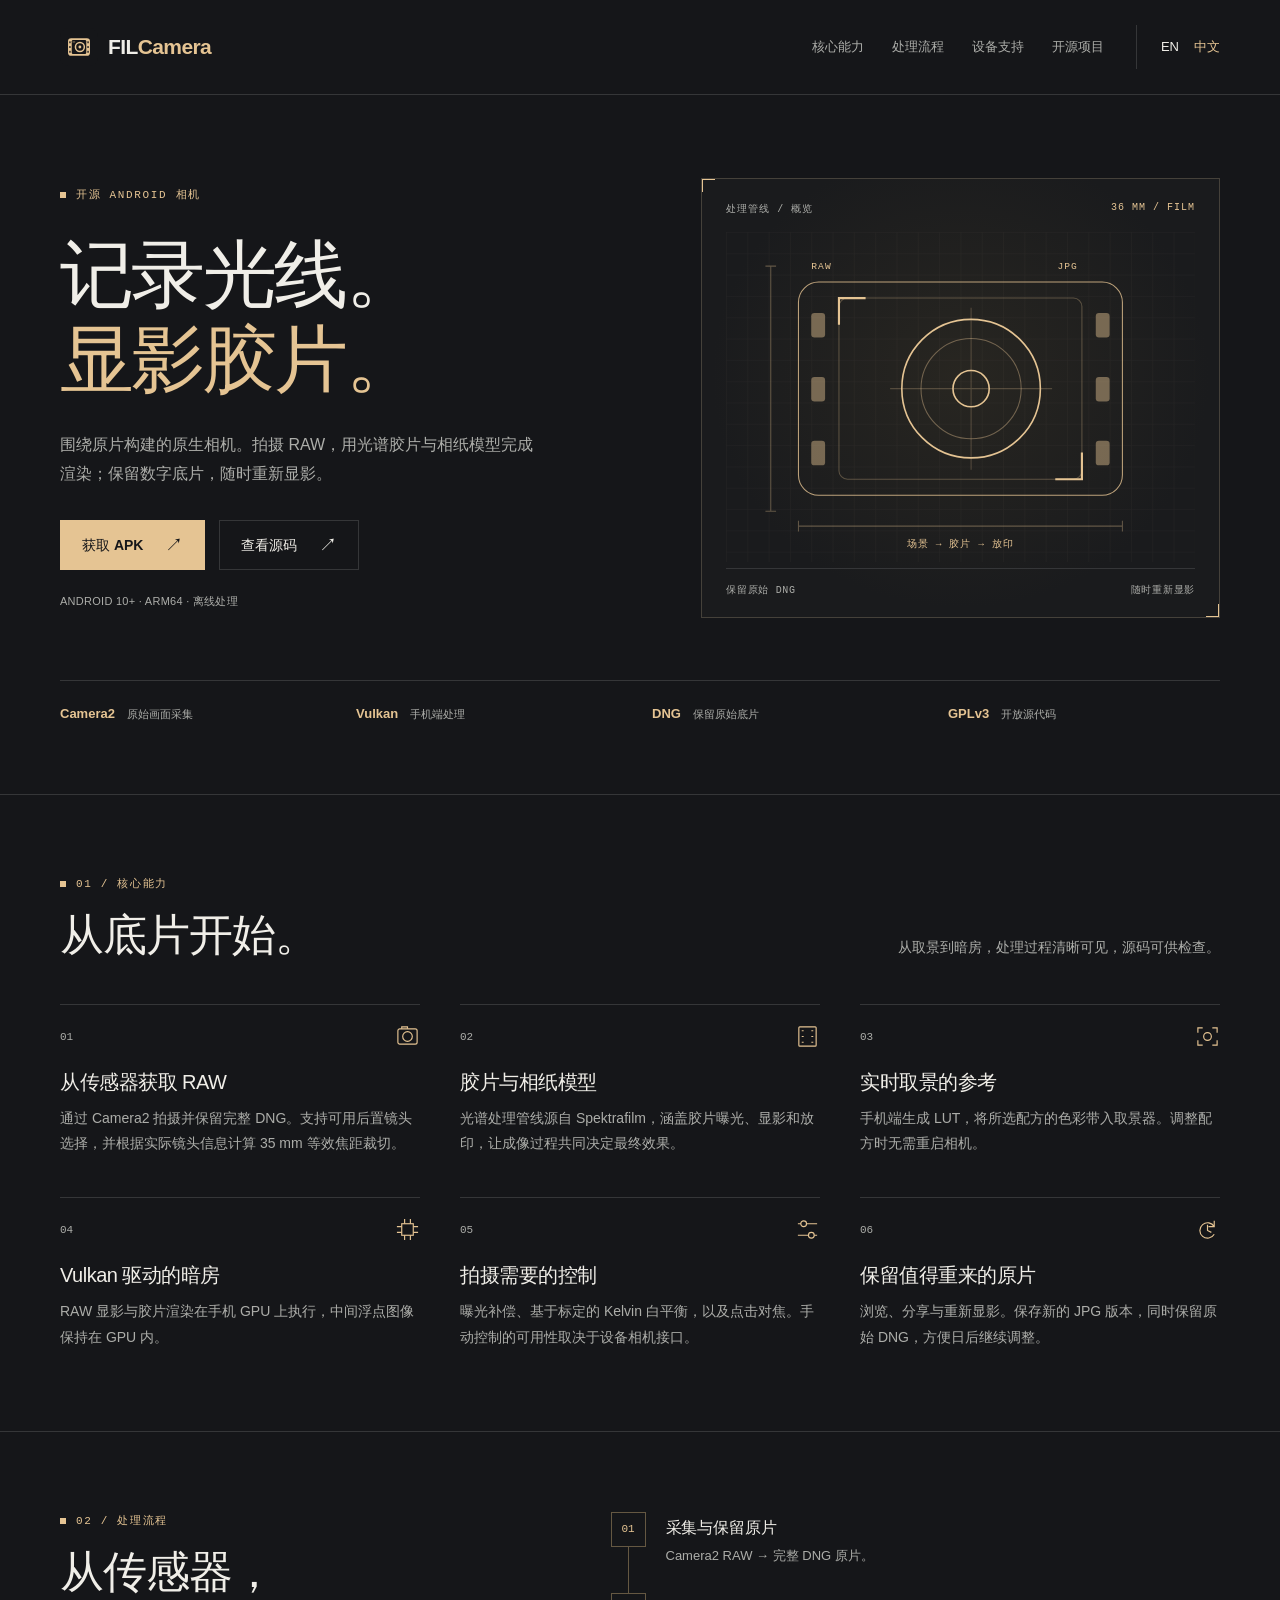
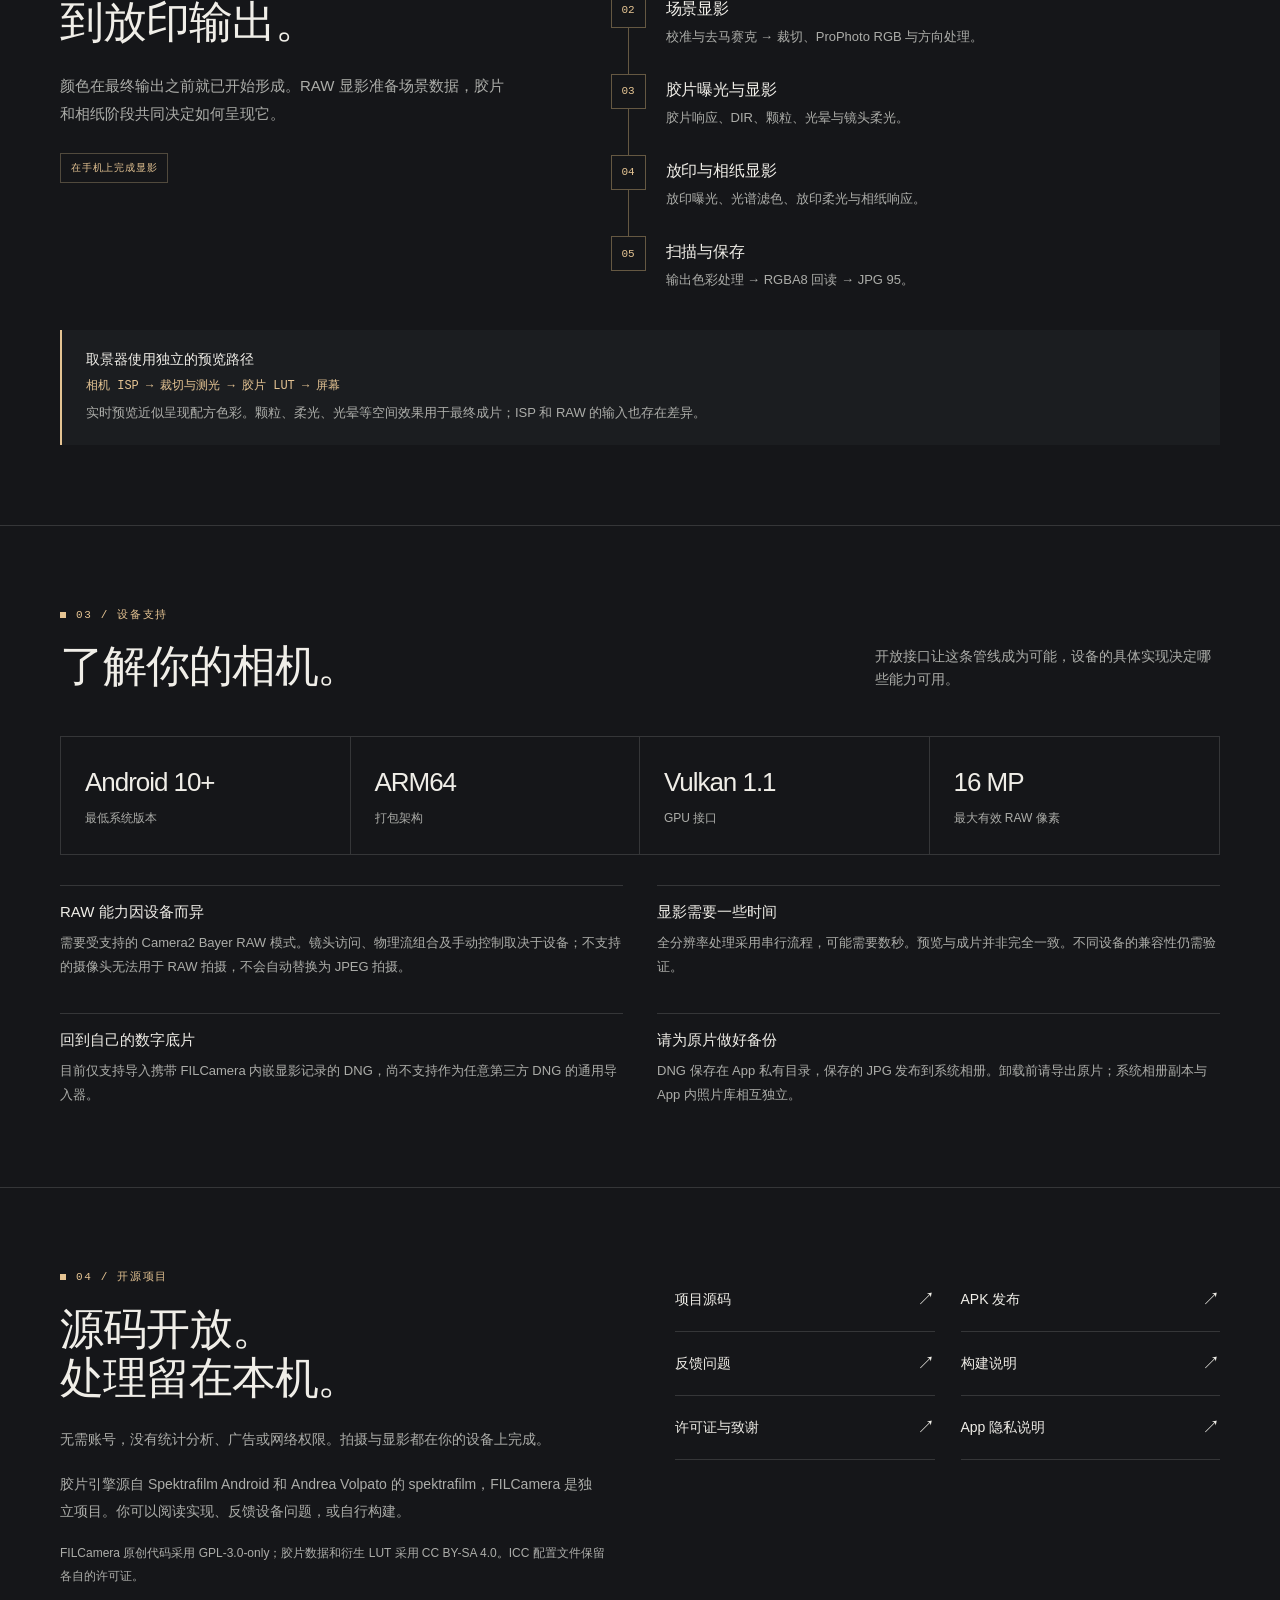
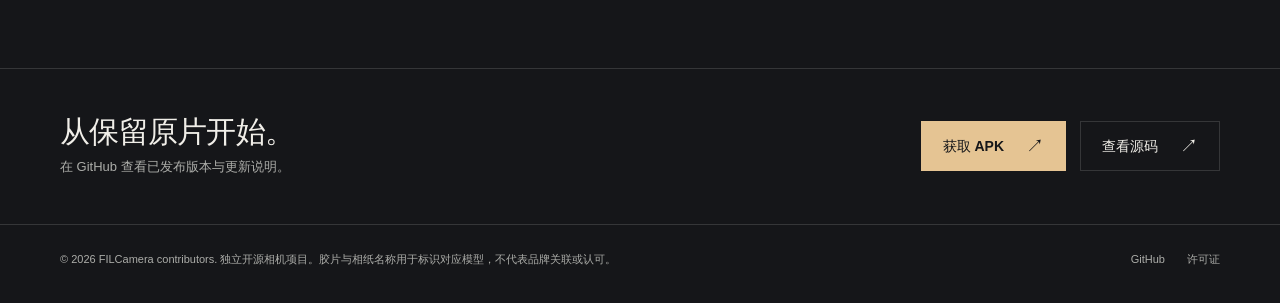
==== zh/index.html @ e4e44b3f "Add FILCamera project website for GitHub Pages" ====
<!doctype html>
<html lang="zh-CN">
<head>
<meta charset="utf-8"><meta name="viewport" content="width=device-width, initial-scale=1">
<title>FILCamera — 开源 Android RAW 胶片相机</title><meta name="description" content="原生 Android RAW 相机，使用手机端 Vulkan 胶片处理管线。保留 DNG 原片，实时预览胶片配方，随时回到暗房重新显影。">
<meta name="theme-color" content="#151619"><link rel="icon" href="../assets/icon.svg" type="image/svg+xml">
<link rel="canonical" href="https://c52e.github.io/filcamera/zh/"><link rel="alternate" hreflang="en" href="https://c52e.github.io/filcamera/"><link rel="alternate" hreflang="zh-CN" href="https://c52e.github.io/filcamera/zh/"><link rel="alternate" hreflang="x-default" href="https://c52e.github.io/filcamera/">
<meta property="og:type" content="website"><meta property="og:title" content="FILCamera — 开源 Android RAW 胶片相机"><meta property="og:description" content="原生 Android RAW 相机，使用手机端 Vulkan 胶片处理管线。保留 DNG 原片，实时预览胶片配方，随时回到暗房重新显影。"><meta property="og:url" content="https://c52e.github.io/filcamera/zh/">
<link rel="stylesheet" href="../assets/style.css"><script src="../assets/site.js" defer></script>
</head>
<body>
<a class="skip" href="#main">跳转到正文</a>
<header class="header"><div class="container header-inner"><a class="brand" href="../" aria-label="FILCamera"><img src="../assets/icon.svg" width="38" height="38" alt=""><span>FIL<span class="brand-mark">Camera</span></span></a><nav class="nav" aria-label="页面导航"><a href="#capabilities">核心能力</a><a href="#pipeline">处理流程</a><a href="#compatibility">设备支持</a><a href="#open-source">开源项目</a></nav><nav class="languages" aria-label="语言"><a href="../?lang=en" data-language="en" lang="en">EN</a><a href="./?lang=zh" data-language="zh" lang="zh-CN" aria-current="page">中文</a></nav></div></header>
<main id="main">
<section class="hero container" aria-labelledby="hero-title"><div class="hero-grid"><div class="hero-copy"><div class="eyebrow">开源 ANDROID 相机</div><h1 id="hero-title">记录光线。<br><span>显影胶片。</span></h1><p>围绕原片构建的原生相机。拍摄 RAW，用光谱胶片与相纸模型完成渲染；保留数字底片，随时重新显影。</p><div class="actions"><a class="button primary" href="https://github.com/c52e/filcamera/releases">获取 APK<span class="arrow" aria-hidden="true">↗</span></a><a class="button secondary" href="https://github.com/c52e/filcamera">查看源码<span class="arrow" aria-hidden="true">↗</span></a></div><span class="hero-note">ANDROID 10+ · ARM64 · 离线处理</span></div>
<div class="schematic"><div class="schematic-top"><span>处理管线 / 概览</span><span>36 MM / FILM</span></div>
<svg class="film-drawing" viewBox="0 0 440 310" role="img" aria-labelledby="diagram-title"><title id="diagram-title">RAW 采集、胶片渲染和 JPG 输出的流程示意</title>
<defs><pattern id="grid" width="20" height="20" patternUnits="userSpaceOnUse"><path d="M20 0H0V20" fill="none" stroke="#c6b89d" stroke-opacity=".055"/></pattern><linearGradient id="film-line" x1="0" x2="1"><stop stop-color="#e5c493" stop-opacity=".1"/><stop offset=".5" stop-color="#e5c493"/><stop offset="1" stop-color="#e5c493" stop-opacity=".1"/></linearGradient></defs>
<rect width="440" height="310" fill="url(#grid)"/>
<g fill="none" stroke="#e5c493"><rect x="68" y="47" width="304" height="200" rx="19" stroke-opacity=".8"/><rect x="106" y="62" width="228" height="170" rx="8" stroke-opacity=".3"/><circle cx="230" cy="147" r="65" stroke-width="1.5"/><circle cx="230" cy="147" r="47" stroke-opacity=".4"/><circle cx="230" cy="147" r="17" stroke-width="1.5"/><path d="M154 147h152m-76-76v152" stroke-opacity=".25"/><path d="M106 87V62h25m178 170h25v-25" stroke-width="2"/><path d="M42 32v230m-5-230h10m-10 230h10" stroke-opacity=".35"/><path d="M68 276h304m-304-5v10m304-10v10" stroke-opacity=".35"/></g>
<g fill="#e5c493" fill-opacity=".45"><rect x="80" y="76" width="13" height="23" rx="3"/><rect x="80" y="136" width="13" height="23" rx="3"/><rect x="80" y="196" width="13" height="23" rx="3"/><rect x="347" y="76" width="13" height="23" rx="3"/><rect x="347" y="136" width="13" height="23" rx="3"/><rect x="347" y="196" width="13" height="23" rx="3"/></g>
<path d="M8 147h60m304 0h60" stroke="url(#film-line)" fill="none"/><g fill="#e5c493" font-family="Consolas,monospace" font-size="9" letter-spacing="1"><text x="80" y="35">RAW</text><text x="311" y="35">JPG</text><text x="220" y="296" text-anchor="middle">场景 → 胶片 → 放印</text></g></svg>
<div class="schematic-bottom"><span>保留原始 DNG</span><span>随时重新显影</span></div></div></div>
<div class="hero-meta"><div><strong>Camera2</strong><span>原始画面采集</span></div><div><strong>Vulkan</strong><span>手机端处理</span></div><div><strong>DNG</strong><span>保留原始底片</span></div><div><strong>GPLv3</strong><span>开放源代码</span></div></div></section>
<section class="section" id="capabilities"><div class="container"><div class="section-heading"><div><div class="eyebrow">01 / 核心能力</div><h2>从底片开始。</h2></div><p>从取景到暗房，处理过程清晰可见，源码可供检查。</p></div><div class="features"><article class="feature"><div class="feature-top"><span class="feature-number">01</span><svg class="glyph" viewBox="0 0 26 26" fill="none" stroke="currentColor" stroke-width="1.2" aria-hidden="true"><rect x="3" y="5" width="20" height="16" rx="2"/><circle cx="13" cy="13" r="5"/><path d="M7 5V3h6v2"/></svg></div><h3>从传感器获取 RAW</h3><p>通过 Camera2 拍摄并保留完整 DNG。支持可用后置镜头选择，并根据实际镜头信息计算 35 mm 等效焦距裁切。</p></article><article class="feature"><div class="feature-top"><span class="feature-number">02</span><svg class="glyph" viewBox="0 0 26 26" fill="none" stroke="currentColor" stroke-width="1.2" aria-hidden="true"><rect x="4" y="3" width="18" height="20" rx="1"/><path d="M7 7h2m-2 6h2m-2 6h2m8-12h2m-2 6h2m-2 6h2"/></svg></div><h3>胶片与相纸模型</h3><p>光谱处理管线源自 Spektrafilm，涵盖胶片曝光、显影和放印，让成像过程共同决定最终效果。</p></article><article class="feature"><div class="feature-top"><span class="feature-number">03</span><svg class="glyph" viewBox="0 0 26 26" fill="none" stroke="currentColor" stroke-width="1.2" aria-hidden="true"><path d="M3 9V4h5m10 0h5v5M3 17v5h5m10 0h5v-5"/><circle cx="13" cy="13" r="4"/></svg></div><h3>实时取景的参考</h3><p>手机端生成 LUT，将所选配方的色彩带入取景器。调整配方时无需重启相机。</p></article><article class="feature"><div class="feature-top"><span class="feature-number">04</span><svg class="glyph" viewBox="0 0 26 26" fill="none" stroke="currentColor" stroke-width="1.2" aria-hidden="true"><rect x="7" y="7" width="12" height="12"/><path d="M10 2v5m6-5v5M10 19v5m6-5v5M2 10h5m-5 6h5m12-6h5m-5 6h5"/></svg></div><h3>Vulkan 驱动的暗房</h3><p>RAW 显影与胶片渲染在手机 GPU 上执行，中间浮点图像保持在 GPU 内。</p></article><article class="feature"><div class="feature-top"><span class="feature-number">05</span><svg class="glyph" viewBox="0 0 26 26" fill="none" stroke="currentColor" stroke-width="1.2" aria-hidden="true"><path d="M3 7h20M3 19h20"/><circle cx="9" cy="7" r="3" fill="#151619"/><circle cx="17" cy="19" r="3" fill="#151619"/></svg></div><h3>拍摄需要的控制</h3><p>曝光补偿、基于标定的 Kelvin 白平衡，以及点击对焦。手动控制的可用性取决于设备相机接口。</p></article><article class="feature"><div class="feature-top"><span class="feature-number">06</span><svg class="glyph" viewBox="0 0 26 26" fill="none" stroke="currentColor" stroke-width="1.2" aria-hidden="true"><path d="M20 10a8 8 0 1 0 0 8M20 4v6h-6"/><path d="M13 8v6l4 2"/></svg></div><h3>保留值得重来的原片</h3><p>浏览、分享与重新显影。保存新的 JPG 版本，同时保留原始 DNG，方便日后继续调整。</p></article></div></div></section>
<section class="section" id="pipeline"><div class="container"><div class="pipeline-grid"><div class="pipeline-intro"><div class="eyebrow">02 / 处理流程</div><h2>从传感器，<br>到放印输出。</h2><p>颜色在最终输出之前就已开始形成。RAW 显影准备场景数据，胶片和相纸阶段共同决定如何呈现它。</p><span class="pipeline-tag">在手机上完成显影</span></div><ol class="flow" aria-label="成片处理流程"><li><span class="flow-index" aria-hidden="true">01</span><div><h3>采集与保留原片</h3><p>Camera2 RAW → 完整 DNG 原片。</p></div></li><li><span class="flow-index" aria-hidden="true">02</span><div><h3>场景显影</h3><p>校准与去马赛克 → 裁切、ProPhoto RGB 与方向处理。</p></div></li><li><span class="flow-index" aria-hidden="true">03</span><div><h3>胶片曝光与显影</h3><p>胶片响应、DIR、颗粒、光晕与镜头柔光。</p></div></li><li><span class="flow-index" aria-hidden="true">04</span><div><h3>放印与相纸显影</h3><p>放印曝光、光谱滤色、放印柔光与相纸响应。</p></div></li><li><span class="flow-index" aria-hidden="true">05</span><div><h3>扫描与保存</h3><p>输出色彩处理 → RGBA8 回读 → JPG 95。</p></div></li></ol></div><aside class="preview-note"><h3>取景器使用独立的预览路径</h3><div class="preview-path">相机 ISP → 裁切与测光 → 胶片 LUT → 屏幕</div><p>实时预览近似呈现配方色彩。颗粒、柔光、光晕等空间效果用于最终成片；ISP 和 RAW 的输入也存在差异。</p></aside></div></section>
<section class="section" id="compatibility"><div class="container"><div class="section-heading"><div><div class="eyebrow">03 / 设备支持</div><h2>了解你的相机。</h2></div><p>开放接口让这条管线成为可能，设备的具体实现决定哪些能力可用。</p></div><div class="requirements"><div class="requirement"><strong>Android 10+</strong><span>最低系统版本</span></div><div class="requirement"><strong>ARM64</strong><span>打包架构</span></div><div class="requirement"><strong>Vulkan 1.1</strong><span>GPU 接口</span></div><div class="requirement"><strong>16 MP</strong><span>最大有效 RAW 像素</span></div></div><div class="details"><article class="detail"><h3>RAW 能力因设备而异</h3><p>需要受支持的 Camera2 Bayer RAW 模式。镜头访问、物理流组合及手动控制取决于设备；不支持的摄像头无法用于 RAW 拍摄，不会自动替换为 JPEG 拍摄。</p></article><article class="detail"><h3>显影需要一些时间</h3><p>全分辨率处理采用串行流程，可能需要数秒。预览与成片并非完全一致。不同设备的兼容性仍需验证。</p></article><article class="detail"><h3>回到自己的数字底片</h3><p>目前仅支持导入携带 FILCamera 内嵌显影记录的 DNG，尚不支持作为任意第三方 DNG 的通用导入器。</p></article><article class="detail"><h3>请为原片做好备份</h3><p>DNG 保存在 App 私有目录，保存的 JPG 发布到系统相册。卸载前请导出原片；系统相册副本与 App 内照片库相互独立。</p></article></div></div></section>
<section class="section" id="open-source"><div class="container open-grid"><div><div class="eyebrow">04 / 开源项目</div><h2>源码开放。<br>处理留在本机。</h2><p>无需账号，没有统计分析、广告或网络权限。拍摄与显影都在你的设备上完成。</p><p>胶片引擎源自 Spektrafilm Android 和 Andrea Volpato 的 spektrafilm，FILCamera 是独立项目。你可以阅读实现、反馈设备问题，或自行构建。</p><p class="license-line">FILCamera 原创代码采用 GPL-3.0-only；胶片数据和衍生 LUT 采用 CC BY-SA 4.0。ICC 配置文件保留各自的许可证。</p></div><div class="open-links"><a class="resource-link" href="https://github.com/c52e/filcamera"><span>项目源码</span><span class="arrow" aria-hidden="true">↗</span></a><a class="resource-link" href="https://github.com/c52e/filcamera/releases"><span>APK 发布</span><span class="arrow" aria-hidden="true">↗</span></a><a class="resource-link" href="https://github.com/c52e/filcamera/issues"><span>反馈问题</span><span class="arrow" aria-hidden="true">↗</span></a><a class="resource-link" href="https://github.com/c52e/filcamera/blob/main/docs/BUILD.md"><span>构建说明</span><span class="arrow" aria-hidden="true">↗</span></a><a class="resource-link" href="https://github.com/c52e/filcamera/blob/main/THIRD_PARTY_NOTICES.md"><span>许可证与致谢</span><span class="arrow" aria-hidden="true">↗</span></a><a class="resource-link" href="https://github.com/c52e/filcamera/blob/main/docs/PRIVACY.md"><span>App 隐私说明</span><span class="arrow" aria-hidden="true">↗</span></a></div></div></section>
<section class="section" style="padding:0"><div class="container get-started"><div><h2>从保留原片开始。</h2><p>在 GitHub 查看已发布版本与更新说明。</p></div><div class="actions"><a class="button primary" href="https://github.com/c52e/filcamera/releases">获取 APK<span class="arrow" aria-hidden="true">↗</span></a><a class="button secondary" href="https://github.com/c52e/filcamera">查看源码<span class="arrow" aria-hidden="true">↗</span></a></div></div></section>
</main><footer class="footer"><div class="container footer-inner"><span>© 2026 FILCamera contributors. 独立开源相机项目。胶片与相纸名称用于标识对应模型，不代表品牌关联或认可。</span><div class="footer-links"><a href="https://github.com/c52e/filcamera">GitHub</a><a href="https://github.com/c52e/filcamera/blob/main/THIRD_PARTY_NOTICES.md">许可证</a></div></div></footer>
</body></html>
---- assets/style.css ----
@charset "UTF-8";
:root{color-scheme:dark;--bg:#151619;--panel:#1b1d20;--text:#f0eee8;--muted:#acada9;--gold:#e5c493;--line:#353638;--max:1160px;font-family:Inter,"Segoe UI",Arial,"PingFang SC","Microsoft YaHei",sans-serif;font-synthesis:none}
*{box-sizing:border-box}html{scroll-behavior:smooth;scroll-padding-top:100px}body{margin:0;background:var(--bg);color:var(--text);font-size:16px;line-height:1.65}a{color:inherit;text-decoration:none}button,a{-webkit-tap-highlight-color:transparent}a:focus-visible,summary:focus-visible{outline:2px solid var(--gold);outline-offset:6px}::selection{background:var(--gold);color:var(--bg)}svg{display:block}img{max-width:100%}h1,h2,h3,p{margin:0}h1,h2,h3{font-weight:500;line-height:1.12;letter-spacing:-.04em}p{color:var(--muted)}.container{width:min(var(--max),calc(100% - 80px));margin-inline:auto}.skip{position:fixed;top:8px;left:8px;z-index:10;background:var(--gold);color:var(--bg);padding:10px 16px;transform:translateY(-150%)}.skip:focus{transform:none}.header{border-bottom:1px solid var(--line)}.header-inner{display:flex;align-items:center;gap:32px;min-height:94px}.brand{display:flex;align-items:center;gap:10px;font-size:21px;font-weight:650;letter-spacing:-.6px;white-space:nowrap}.brand img{width:38px;height:38px}.brand-mark{color:var(--gold)}.nav{display:flex;gap:28px;margin-left:auto;font-size:13px;color:var(--muted)}.nav a:hover,.footer a:hover{color:var(--gold)}.languages{display:flex;border-left:1px solid var(--line);padding-left:24px;gap:15px;font-size:13px}.languages a{display:inline-flex;align-items:center;min-height:44px}.languages [aria-current]{color:var(--gold)}.eyebrow{font-family:"SFMono-Regular",Consolas,monospace;font-size:11px;letter-spacing:.15em;text-transform:uppercase;color:var(--gold);display:flex;align-items:center;gap:10px}.eyebrow:before{content:"";height:6px;width:6px;background:var(--gold)}.hero{padding:83px 0 69px}.hero-grid{display:grid;grid-template-columns:1.12fr 1fr;align-items:center;gap:60px}.hero h1{font-size:clamp(58px,6.4vw,90px);margin:28px 0;line-height:1.02;letter-spacing:-.065em}.hero h1 span{color:var(--gold)}.hero-copy>p{max-width:480px;font-size:17px;line-height:1.8}.actions{display:flex;gap:14px;flex-wrap:wrap;margin-top:32px}.button{display:inline-flex;align-items:center;justify-content:center;gap:22px;min-height:50px;padding:11px 21px;font-size:14px;border:1px solid var(--line);font-weight:550;transition:background .16s,border-color .16s}.button.primary{background:var(--gold);color:#151619;border-color:var(--gold)}.button.primary:hover{background:#f2d6ad}.button.secondary:hover{border-color:var(--gold)}.arrow{font-size:18px;font-weight:400;line-height:1}.hero-note{display:block;margin-top:22px;font-size:11px;letter-spacing:.025em;color:var(--muted)}.schematic{border:1px solid #45413a;position:relative;background:radial-gradient(ellipse at 50% 45%,#282621 0%,#1a1b1d 68%);padding:23px 24px 20px;overflow:hidden}.schematic:before,.schematic:after{content:"";position:absolute;width:12px;height:12px;pointer-events:none}.schematic:before{top:-1px;left:-1px;border-top:2px solid var(--gold);border-left:2px solid var(--gold)}.schematic:after{bottom:-1px;right:-1px;border-bottom:2px solid var(--gold);border-right:2px solid var(--gold)}.schematic-top{display:flex;justify-content:space-between;gap:8px;font:10px Consolas,monospace;letter-spacing:.1em;color:var(--muted)}.schematic-top span:last-child{color:var(--gold)}.film-drawing{width:100%;height:auto;margin:16px 0 6px}.schematic-bottom{border-top:1px solid var(--line);padding-top:14px;display:flex;justify-content:space-between;font:10px Consolas,monospace;letter-spacing:.07em;color:var(--muted)}.hero-meta{margin-top:62px;border-top:1px solid var(--line);display:grid;grid-template-columns:repeat(4,1fr);padding-top:22px;gap:24px}.hero-meta div{display:flex;align-items:baseline;gap:12px}.hero-meta strong{font-size:13px;font-weight:550;color:var(--gold)}.hero-meta span{font-size:11px;color:var(--muted)}.section{padding:80px 0;border-top:1px solid var(--line)}.section-heading{display:flex;justify-content:space-between;align-items:flex-end;gap:48px;margin-bottom:45px}.section-heading h2,.pipeline-intro h2{font-size:44px;margin-top:17px}.section-heading>p{font-size:14px;max-width:345px}.features{display:grid;grid-template-columns:repeat(3,1fr);column-gap:40px;row-gap:40px}.feature{border-top:1px solid var(--line);padding-top:19px}.feature-top{display:flex;justify-content:space-between;align-items:center;margin-bottom:22px}.feature-number{font:11px Consolas,monospace;color:var(--muted)}.glyph{height:25px;width:25px;color:var(--gold)}.feature h3{font-size:20px;letter-spacing:-.025em;margin-bottom:12px}.feature p{font-size:14px;line-height:1.85}.pipeline-grid{display:grid;grid-template-columns:.85fr 1.15fr;gap:100px}.pipeline-intro h2{line-height:1.15;margin-bottom:24px}.pipeline-intro>p{font-size:15px;line-height:1.85}.inline-link{color:var(--gold);border-bottom:1px solid #6c604d;padding-bottom:3px}.pipeline-tag{display:inline-flex;font:10px Consolas,monospace;letter-spacing:.08em;border:1px solid #514a3d;padding:7px 10px;color:var(--gold);margin-top:26px}.flow{list-style:none;padding:0;margin:0}.flow li{display:grid;grid-template-columns:36px 1fr;gap:19px;position:relative;padding:0 0 25px}.flow li:not(:last-child):before{content:"";position:absolute;left:17px;top:34px;bottom:0;border-left:1px solid #655842}.flow li:last-child{padding-bottom:0}.flow-index{border:1px solid #655842;color:var(--gold);display:grid;place-items:center;width:35px;height:35px;font:11px Consolas,monospace;background:var(--bg);position:relative}.flow h3{font-size:16px;letter-spacing:-.01em;line-height:1.4;padding-top:5px}.flow p{font-size:13px;margin-top:6px;line-height:1.75}.preview-note{margin-top:38px;border-left:2px solid var(--gold);background:var(--panel);padding:22px 24px}.preview-note h3{font-size:14px;letter-spacing:0;margin-bottom:9px}.preview-path{font:12px Consolas,monospace;color:var(--gold);margin-bottom:8px}.preview-note p{font-size:13px}.requirements{display:grid;grid-template-columns:repeat(4,1fr);border:1px solid var(--line)}.requirement{padding:24px}.requirement:not(:last-child){border-right:1px solid var(--line)}.requirement strong{display:block;font-size:26px;font-weight:450;letter-spacing:-.04em}.requirement span{font-size:12px;color:var(--muted)}.details{margin-top:30px;display:grid;grid-template-columns:1fr 1fr;gap:34px}.detail{padding-top:18px;border-top:1px solid var(--line)}.detail h3{font-size:15px;letter-spacing:0;margin-bottom:10px}.detail p{font-size:13px;line-height:1.85}.open-grid{display:grid;grid-template-columns:1fr 1fr;gap:70px}.open-grid h2{font-size:44px;margin:18px 0 24px}.open-grid p{font-size:14px;line-height:1.9}.open-grid p+p{margin-top:18px}.open-links{display:grid;grid-template-columns:1fr 1fr;gap:0 26px;align-content:start}.resource-link{display:flex;gap:12px;justify-content:space-between;align-items:center;min-height:64px;border-bottom:1px solid var(--line);font-size:14px}.resource-link:hover{color:var(--gold);border-color:var(--gold)}.license-line{margin-top:32px;font-size:12px!important;color:var(--muted)}.get-started{padding:46px 0;display:flex;justify-content:space-between;align-items:center;gap:28px}.get-started h2{font-size:30px;letter-spacing:-.035em;margin-bottom:8px}.get-started p{font-size:13px}.get-started .actions{margin:0;flex-shrink:0}.footer{border-top:1px solid var(--line);padding:25px 0 35px;font-size:11px;color:var(--muted)}.footer-inner{display:flex;justify-content:space-between;gap:24px}.footer-inner>span{max-width:580px}.footer-links{display:flex;gap:22px;flex-shrink:0}html[lang=zh-CN] h1{font-size:clamp(48px,5.8vw,78px);line-height:1.15;letter-spacing:-.035em}html[lang=zh-CN] h2{letter-spacing:-.025em}html[lang=zh-CN] .hero-copy>p{font-size:16px}.sr-only{position:absolute;width:1px;height:1px;padding:0;margin:-1px;overflow:hidden;clip:rect(0,0,0,0);white-space:nowrap;border:0}
@media(min-width:1600px){.hero{padding-top:100px;padding-bottom:80px}}
@media(max-width:1050px){.container{width:calc(100% - 48px)}.nav{gap:18px}.hero-grid{gap:35px}.hero h1{font-size:66px}.pipeline-grid{gap:50px}.hero-meta div{display:block}.hero-meta span{display:block;margin-top:5px}.features{column-gap:28px}.open-grid{gap:40px}.languages{padding-left:16px}.header-inner{gap:20px}}
@media(max-width:760px){html{scroll-padding-top:25px}.container{width:calc(100% - 40px)}.header-inner{min-height:78px;flex-wrap:wrap;gap:0;padding-block:14px}.brand{font-size:20px}.brand img{width:34px;height:34px}.languages{margin-left:auto;border:0;padding:0}.nav{order:3;width:100%;justify-content:space-between;margin:9px 0 0;gap:12px;font-size:11px}.hero{padding:46px 0 40px}.hero-grid{grid-template-columns:1fr;gap:38px}.hero h1{font-size:clamp(50px,10vw,72px);margin-block:22px;line-height:1.04}.hero-copy>p{font-size:15px;max-width:550px}.actions{margin-top:26px;gap:12px}.hero-note{font-size:10px}.schematic{max-width:510px;width:100%;justify-self:center;padding:20px}.film-drawing{max-height:300px}.hero-meta{margin-top:36px;grid-template-columns:repeat(2,1fr);gap:20px}.hero-meta strong{font-size:12px}.section{padding:48px 0}.section-heading{display:block;margin-bottom:28px}.section-heading h2,.pipeline-intro h2,.open-grid h2{font-size:34px}.section-heading>p{margin-top:18px;max-width:500px}.features{grid-template-columns:repeat(2,1fr);gap:28px 24px}.feature h3{font-size:18px}.feature p{font-size:13px}.feature-top{margin-bottom:16px}.pipeline-grid{grid-template-columns:1fr;gap:32px}.pipeline-intro h2{margin-bottom:18px}.pipeline-intro>p{font-size:14px}.pipeline-tag{margin-top:20px}.flow li{padding-bottom:23px}.requirements{grid-template-columns:1fr 1fr}.requirement{padding:20px}.requirement strong{font-size:24px}.requirement:nth-child(2){border-right:0}.requirement:nth-child(-n+2){border-bottom:1px solid var(--line)}.details{gap:24px;grid-template-columns:1fr}.open-grid{grid-template-columns:1fr;gap:24px}.open-grid h2{margin-bottom:18px}.get-started{display:block;padding:32px 0}.get-started h2{font-size:27px}.get-started .actions{margin-top:24px}.footer-inner{display:block}.footer-links{margin-top:18px}.eyebrow{font-size:10px}html[lang=zh-CN] h1{font-size:clamp(43px,9vw,66px)}}
@media(max-width:360px){.container{width:calc(100% - 32px)}.features{grid-template-columns:1fr}.nav{font-size:10px;gap:6px}.button{padding:11px 16px;gap:16px}.hero h1{font-size:47px}.open-links{grid-template-columns:1fr}.schematic-top,.schematic-bottom{font-size:9px;letter-spacing:0}}
@media(prefers-reduced-motion:reduce){html{scroll-behavior:auto}*{transition:none!important;animation:none!important}}
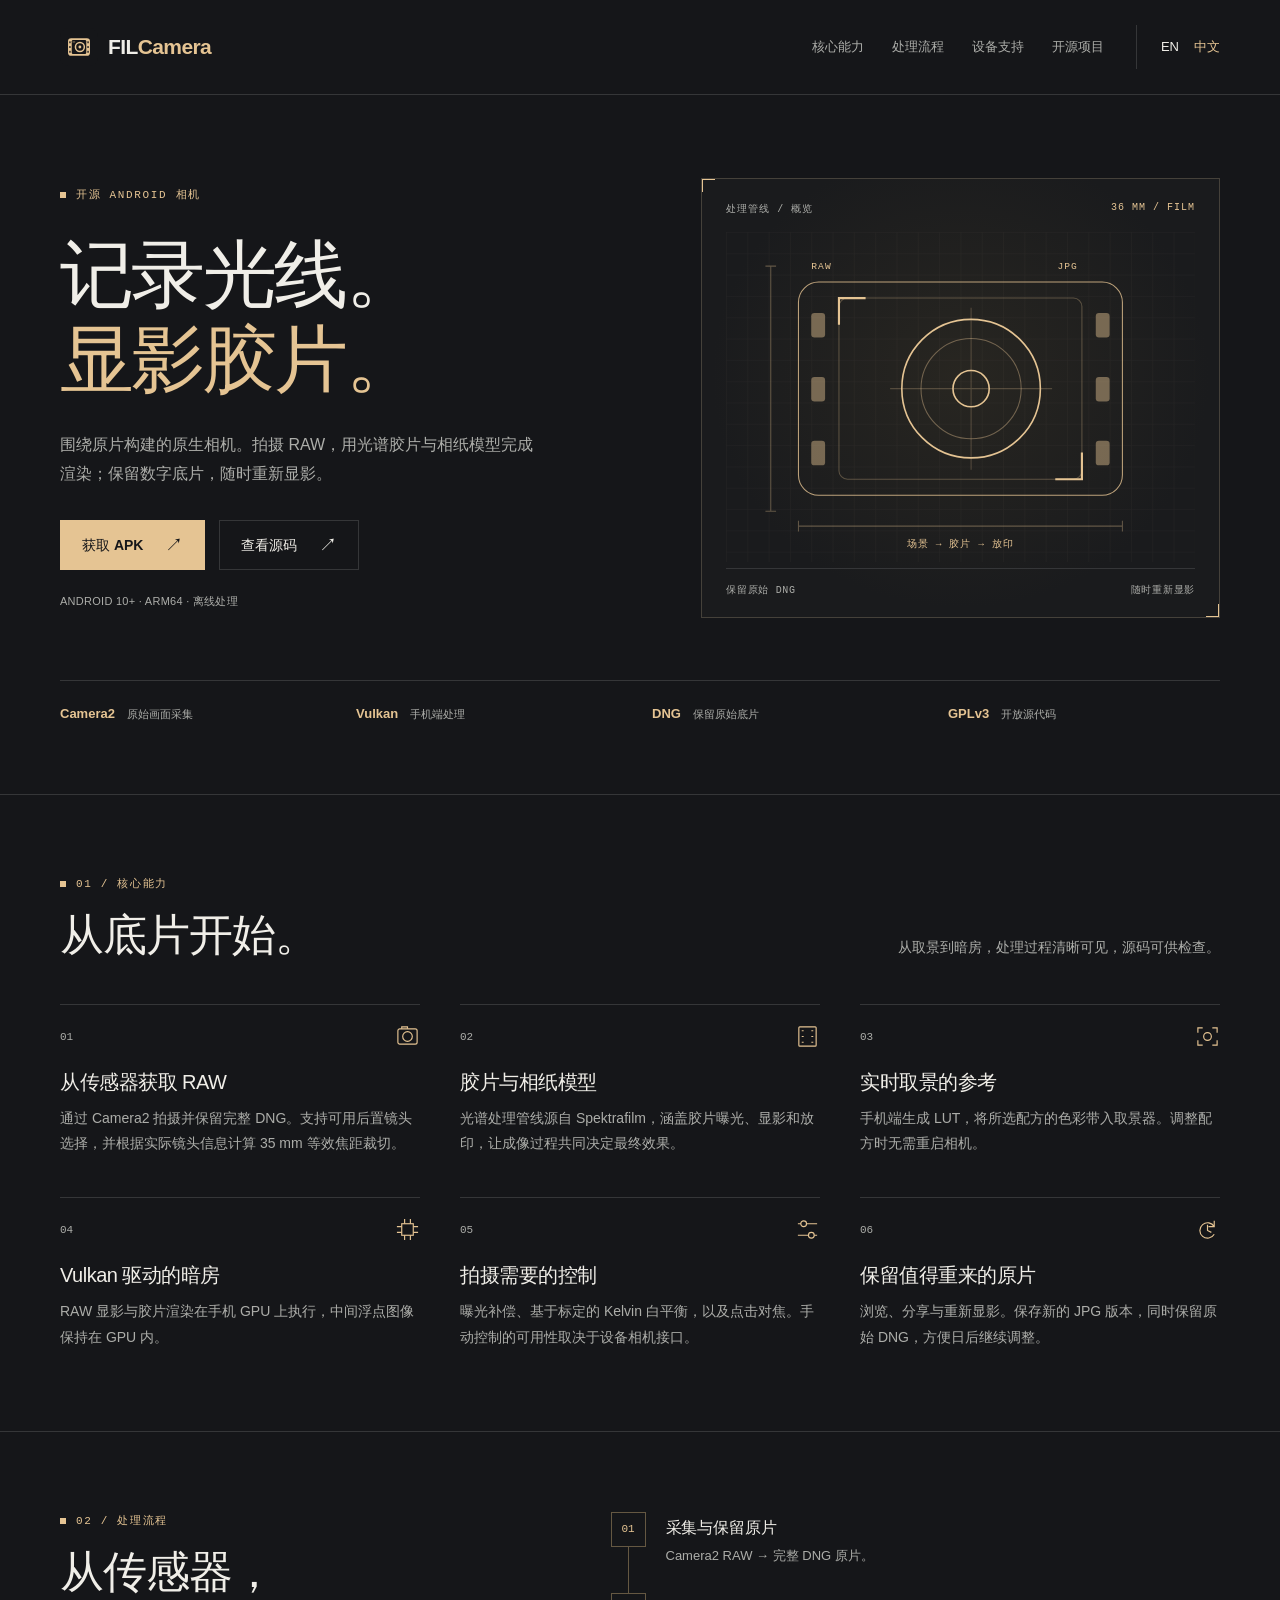
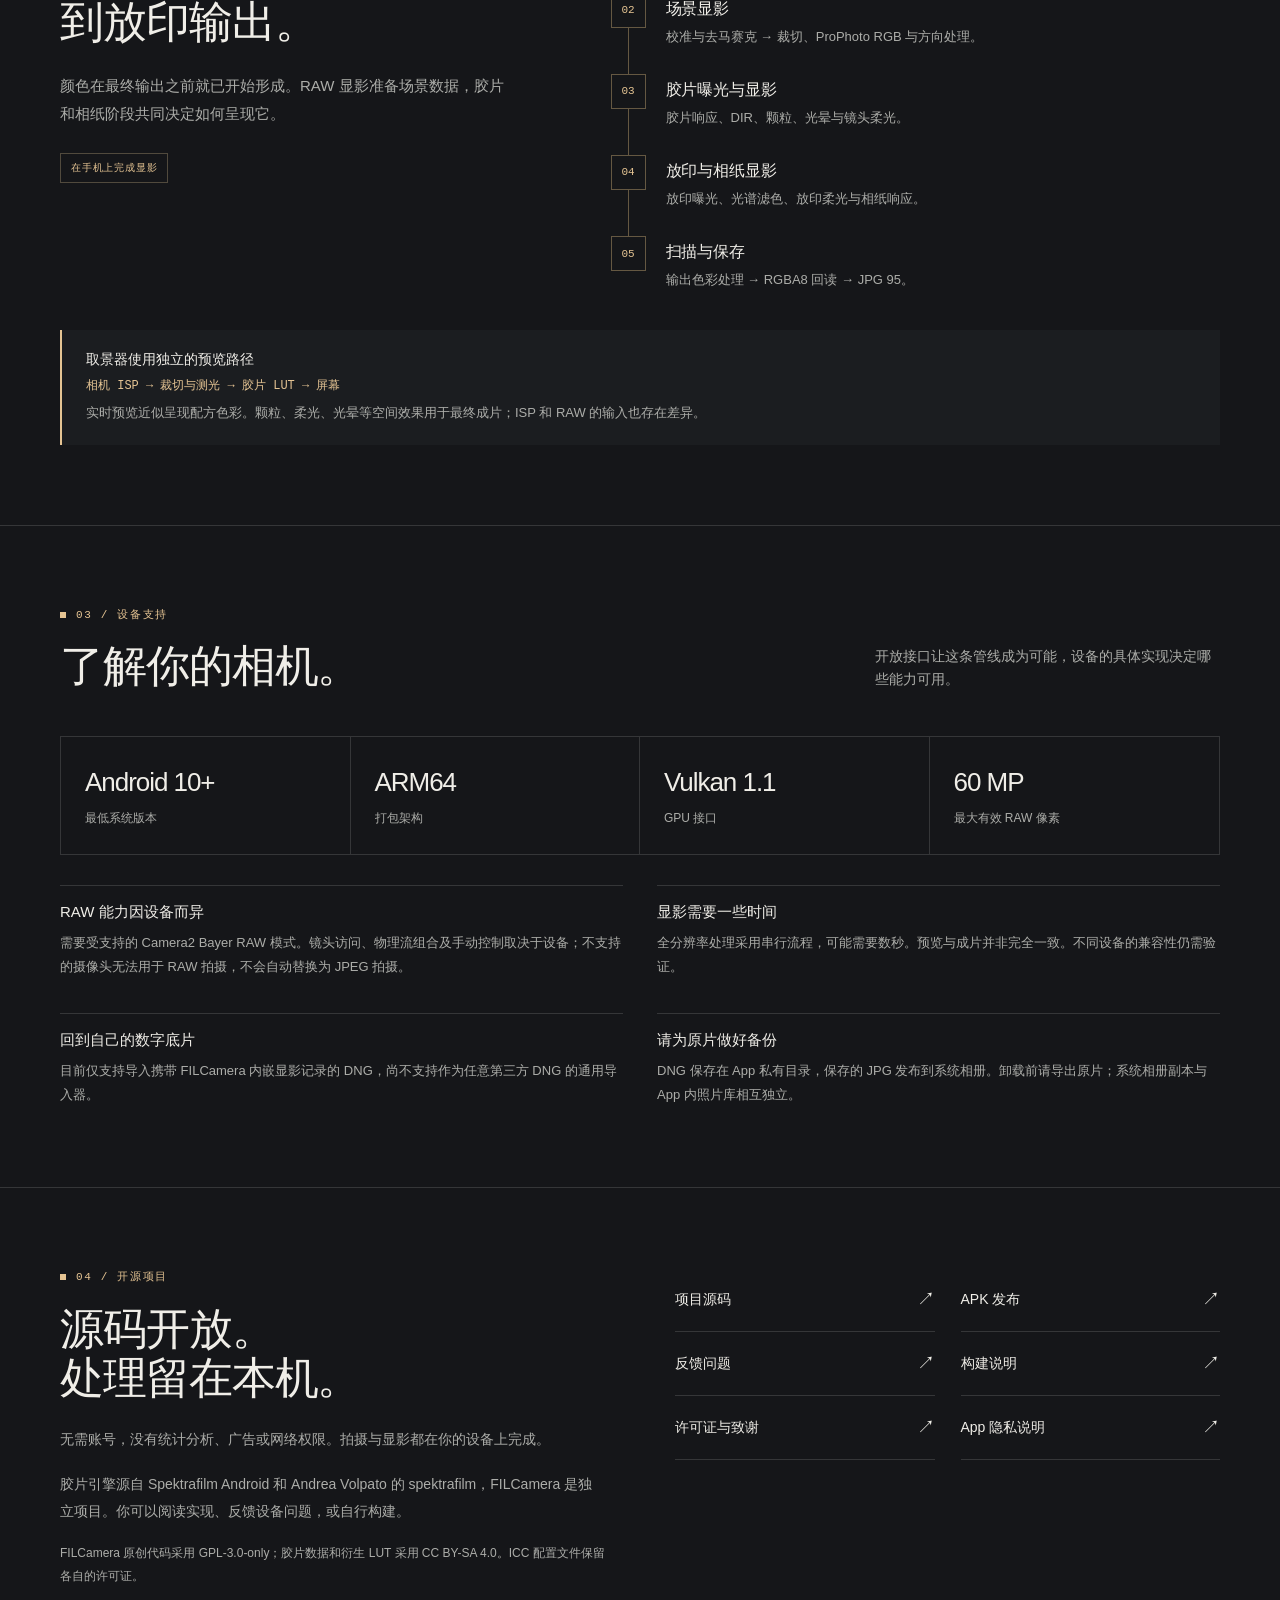
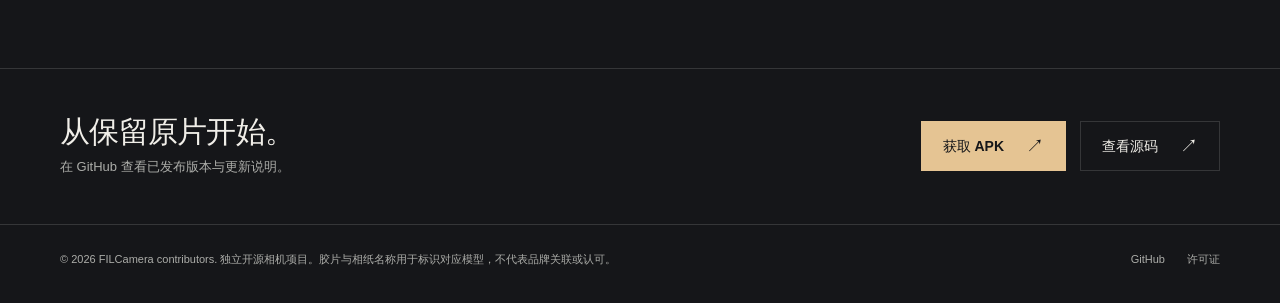
==== commit 0e6ec963: "Update website RAW pixel limit to 60 MP" ====
--- a/zh/index.html
+++ b/zh/index.html
@@ -24,7 +24,7 @@
 <div class="hero-meta"><div><strong>Camera2</strong><span>原始画面采集</span></div><div><strong>Vulkan</strong><span>手机端处理</span></div><div><strong>DNG</strong><span>保留原始底片</span></div><div><strong>GPLv3</strong><span>开放源代码</span></div></div></section>
 <section class="section" id="capabilities"><div class="container"><div class="section-heading"><div><div class="eyebrow">01 / 核心能力</div><h2>从底片开始。</h2></div><p>从取景到暗房，处理过程清晰可见，源码可供检查。</p></div><div class="features"><article class="feature"><div class="feature-top"><span class="feature-number">01</span><svg class="glyph" viewBox="0 0 26 26" fill="none" stroke="currentColor" stroke-width="1.2" aria-hidden="true"><rect x="3" y="5" width="20" height="16" rx="2"/><circle cx="13" cy="13" r="5"/><path d="M7 5V3h6v2"/></svg></div><h3>从传感器获取 RAW</h3><p>通过 Camera2 拍摄并保留完整 DNG。支持可用后置镜头选择，并根据实际镜头信息计算 35 mm 等效焦距裁切。</p></article><article class="feature"><div class="feature-top"><span class="feature-number">02</span><svg class="glyph" viewBox="0 0 26 26" fill="none" stroke="currentColor" stroke-width="1.2" aria-hidden="true"><rect x="4" y="3" width="18" height="20" rx="1"/><path d="M7 7h2m-2 6h2m-2 6h2m8-12h2m-2 6h2m-2 6h2"/></svg></div><h3>胶片与相纸模型</h3><p>光谱处理管线源自 Spektrafilm，涵盖胶片曝光、显影和放印，让成像过程共同决定最终效果。</p></article><article class="feature"><div class="feature-top"><span class="feature-number">03</span><svg class="glyph" viewBox="0 0 26 26" fill="none" stroke="currentColor" stroke-width="1.2" aria-hidden="true"><path d="M3 9V4h5m10 0h5v5M3 17v5h5m10 0h5v-5"/><circle cx="13" cy="13" r="4"/></svg></div><h3>实时取景的参考</h3><p>手机端生成 LUT，将所选配方的色彩带入取景器。调整配方时无需重启相机。</p></article><article class="feature"><div class="feature-top"><span class="feature-number">04</span><svg class="glyph" viewBox="0 0 26 26" fill="none" stroke="currentColor" stroke-width="1.2" aria-hidden="true"><rect x="7" y="7" width="12" height="12"/><path d="M10 2v5m6-5v5M10 19v5m6-5v5M2 10h5m-5 6h5m12-6h5m-5 6h5"/></svg></div><h3>Vulkan 驱动的暗房</h3><p>RAW 显影与胶片渲染在手机 GPU 上执行，中间浮点图像保持在 GPU 内。</p></article><article class="feature"><div class="feature-top"><span class="feature-number">05</span><svg class="glyph" viewBox="0 0 26 26" fill="none" stroke="currentColor" stroke-width="1.2" aria-hidden="true"><path d="M3 7h20M3 19h20"/><circle cx="9" cy="7" r="3" fill="#151619"/><circle cx="17" cy="19" r="3" fill="#151619"/></svg></div><h3>拍摄需要的控制</h3><p>曝光补偿、基于标定的 Kelvin 白平衡，以及点击对焦。手动控制的可用性取决于设备相机接口。</p></article><article class="feature"><div class="feature-top"><span class="feature-number">06</span><svg class="glyph" viewBox="0 0 26 26" fill="none" stroke="currentColor" stroke-width="1.2" aria-hidden="true"><path d="M20 10a8 8 0 1 0 0 8M20 4v6h-6"/><path d="M13 8v6l4 2"/></svg></div><h3>保留值得重来的原片</h3><p>浏览、分享与重新显影。保存新的 JPG 版本，同时保留原始 DNG，方便日后继续调整。</p></article></div></div></section>
 <section class="section" id="pipeline"><div class="container"><div class="pipeline-grid"><div class="pipeline-intro"><div class="eyebrow">02 / 处理流程</div><h2>从传感器，<br>到放印输出。</h2><p>颜色在最终输出之前就已开始形成。RAW 显影准备场景数据，胶片和相纸阶段共同决定如何呈现它。</p><span class="pipeline-tag">在手机上完成显影</span></div><ol class="flow" aria-label="成片处理流程"><li><span class="flow-index" aria-hidden="true">01</span><div><h3>采集与保留原片</h3><p>Camera2 RAW → 完整 DNG 原片。</p></div></li><li><span class="flow-index" aria-hidden="true">02</span><div><h3>场景显影</h3><p>校准与去马赛克 → 裁切、ProPhoto RGB 与方向处理。</p></div></li><li><span class="flow-index" aria-hidden="true">03</span><div><h3>胶片曝光与显影</h3><p>胶片响应、DIR、颗粒、光晕与镜头柔光。</p></div></li><li><span class="flow-index" aria-hidden="true">04</span><div><h3>放印与相纸显影</h3><p>放印曝光、光谱滤色、放印柔光与相纸响应。</p></div></li><li><span class="flow-index" aria-hidden="true">05</span><div><h3>扫描与保存</h3><p>输出色彩处理 → RGBA8 回读 → JPG 95。</p></div></li></ol></div><aside class="preview-note"><h3>取景器使用独立的预览路径</h3><div class="preview-path">相机 ISP → 裁切与测光 → 胶片 LUT → 屏幕</div><p>实时预览近似呈现配方色彩。颗粒、柔光、光晕等空间效果用于最终成片；ISP 和 RAW 的输入也存在差异。</p></aside></div></section>
-<section class="section" id="compatibility"><div class="container"><div class="section-heading"><div><div class="eyebrow">03 / 设备支持</div><h2>了解你的相机。</h2></div><p>开放接口让这条管线成为可能，设备的具体实现决定哪些能力可用。</p></div><div class="requirements"><div class="requirement"><strong>Android 10+</strong><span>最低系统版本</span></div><div class="requirement"><strong>ARM64</strong><span>打包架构</span></div><div class="requirement"><strong>Vulkan 1.1</strong><span>GPU 接口</span></div><div class="requirement"><strong>16 MP</strong><span>最大有效 RAW 像素</span></div></div><div class="details"><article class="detail"><h3>RAW 能力因设备而异</h3><p>需要受支持的 Camera2 Bayer RAW 模式。镜头访问、物理流组合及手动控制取决于设备；不支持的摄像头无法用于 RAW 拍摄，不会自动替换为 JPEG 拍摄。</p></article><article class="detail"><h3>显影需要一些时间</h3><p>全分辨率处理采用串行流程，可能需要数秒。预览与成片并非完全一致。不同设备的兼容性仍需验证。</p></article><article class="detail"><h3>回到自己的数字底片</h3><p>目前仅支持导入携带 FILCamera 内嵌显影记录的 DNG，尚不支持作为任意第三方 DNG 的通用导入器。</p></article><article class="detail"><h3>请为原片做好备份</h3><p>DNG 保存在 App 私有目录，保存的 JPG 发布到系统相册。卸载前请导出原片；系统相册副本与 App 内照片库相互独立。</p></article></div></div></section>
+<section class="section" id="compatibility"><div class="container"><div class="section-heading"><div><div class="eyebrow">03 / 设备支持</div><h2>了解你的相机。</h2></div><p>开放接口让这条管线成为可能，设备的具体实现决定哪些能力可用。</p></div><div class="requirements"><div class="requirement"><strong>Android 10+</strong><span>最低系统版本</span></div><div class="requirement"><strong>ARM64</strong><span>打包架构</span></div><div class="requirement"><strong>Vulkan 1.1</strong><span>GPU 接口</span></div><div class="requirement"><strong>60 MP</strong><span>最大有效 RAW 像素</span></div></div><div class="details"><article class="detail"><h3>RAW 能力因设备而异</h3><p>需要受支持的 Camera2 Bayer RAW 模式。镜头访问、物理流组合及手动控制取决于设备；不支持的摄像头无法用于 RAW 拍摄，不会自动替换为 JPEG 拍摄。</p></article><article class="detail"><h3>显影需要一些时间</h3><p>全分辨率处理采用串行流程，可能需要数秒。预览与成片并非完全一致。不同设备的兼容性仍需验证。</p></article><article class="detail"><h3>回到自己的数字底片</h3><p>目前仅支持导入携带 FILCamera 内嵌显影记录的 DNG，尚不支持作为任意第三方 DNG 的通用导入器。</p></article><article class="detail"><h3>请为原片做好备份</h3><p>DNG 保存在 App 私有目录，保存的 JPG 发布到系统相册。卸载前请导出原片；系统相册副本与 App 内照片库相互独立。</p></article></div></div></section>
 <section class="section" id="open-source"><div class="container open-grid"><div><div class="eyebrow">04 / 开源项目</div><h2>源码开放。<br>处理留在本机。</h2><p>无需账号，没有统计分析、广告或网络权限。拍摄与显影都在你的设备上完成。</p><p>胶片引擎源自 Spektrafilm Android 和 Andrea Volpato 的 spektrafilm，FILCamera 是独立项目。你可以阅读实现、反馈设备问题，或自行构建。</p><p class="license-line">FILCamera 原创代码采用 GPL-3.0-only；胶片数据和衍生 LUT 采用 CC BY-SA 4.0。ICC 配置文件保留各自的许可证。</p></div><div class="open-links"><a class="resource-link" href="https://github.com/c52e/filcamera"><span>项目源码</span><span class="arrow" aria-hidden="true">↗</span></a><a class="resource-link" href="https://github.com/c52e/filcamera/releases"><span>APK 发布</span><span class="arrow" aria-hidden="true">↗</span></a><a class="resource-link" href="https://github.com/c52e/filcamera/issues"><span>反馈问题</span><span class="arrow" aria-hidden="true">↗</span></a><a class="resource-link" href="https://github.com/c52e/filcamera/blob/main/docs/BUILD.md"><span>构建说明</span><span class="arrow" aria-hidden="true">↗</span></a><a class="resource-link" href="https://github.com/c52e/filcamera/blob/main/THIRD_PARTY_NOTICES.md"><span>许可证与致谢</span><span class="arrow" aria-hidden="true">↗</span></a><a class="resource-link" href="https://github.com/c52e/filcamera/blob/main/docs/PRIVACY.md"><span>App 隐私说明</span><span class="arrow" aria-hidden="true">↗</span></a></div></div></section>
 <section class="section" style="padding:0"><div class="container get-started"><div><h2>从保留原片开始。</h2><p>在 GitHub 查看已发布版本与更新说明。</p></div><div class="actions"><a class="button primary" href="https://github.com/c52e/filcamera/releases">获取 APK<span class="arrow" aria-hidden="true">↗</span></a><a class="button secondary" href="https://github.com/c52e/filcamera">查看源码<span class="arrow" aria-hidden="true">↗</span></a></div></div></section>
 </main><footer class="footer"><div class="container footer-inner"><span>© 2026 FILCamera contributors. 独立开源相机项目。胶片与相纸名称用于标识对应模型，不代表品牌关联或认可。</span><div class="footer-links"><a href="https://github.com/c52e/filcamera">GitHub</a><a href="https://github.com/c52e/filcamera/blob/main/THIRD_PARTY_NOTICES.md">许可证</a></div></div></footer>
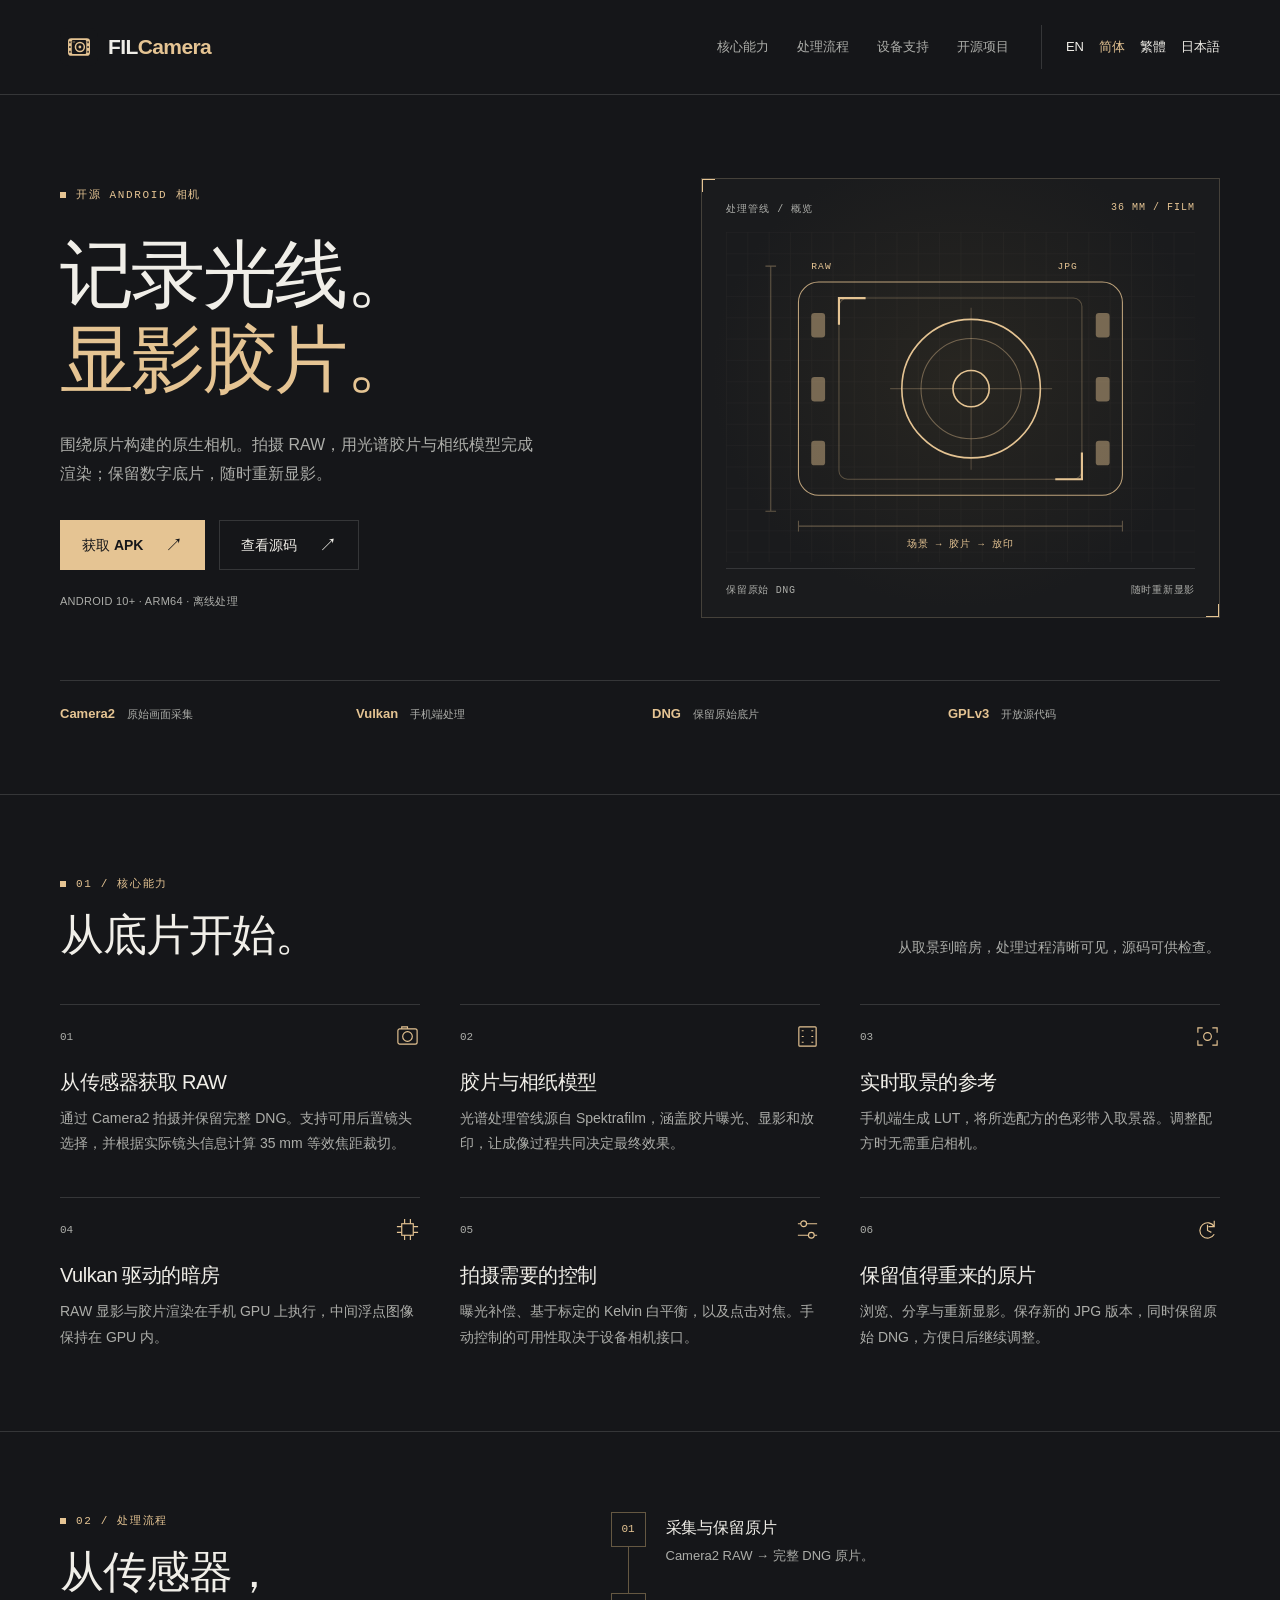
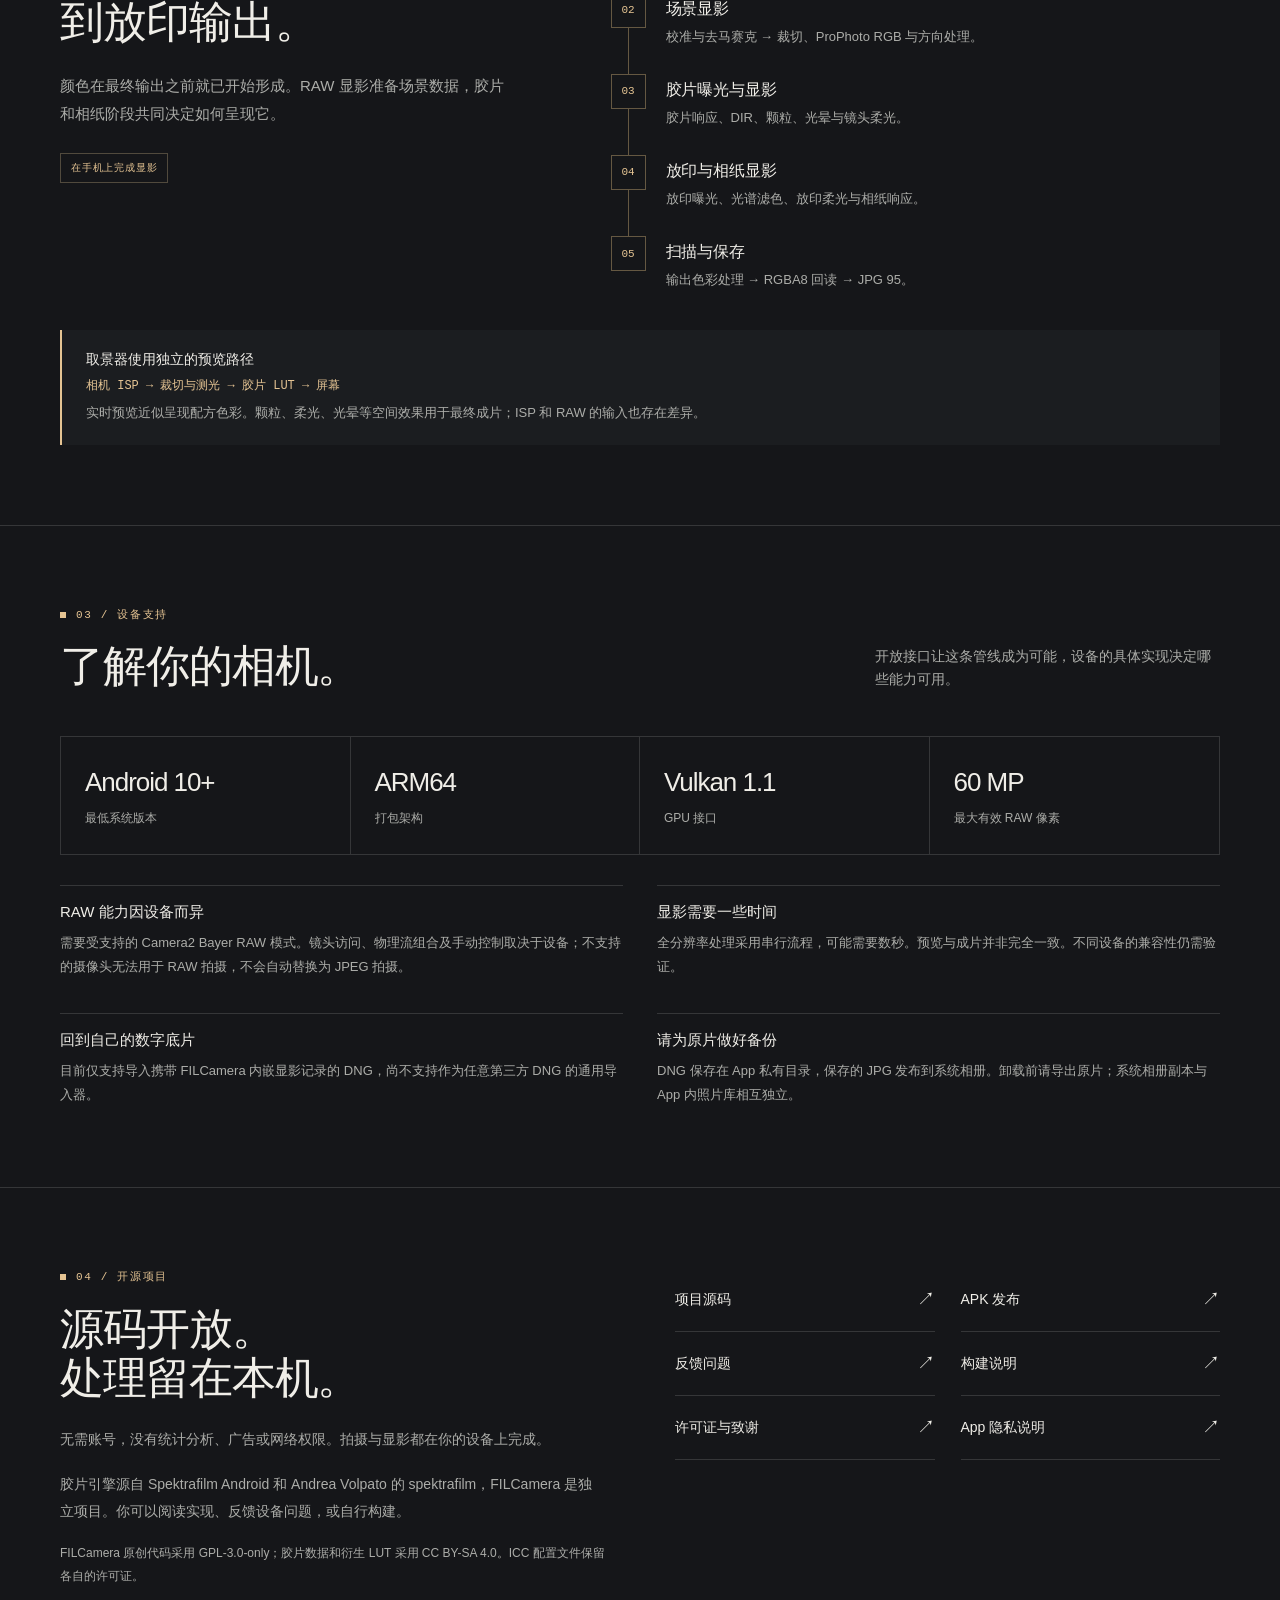
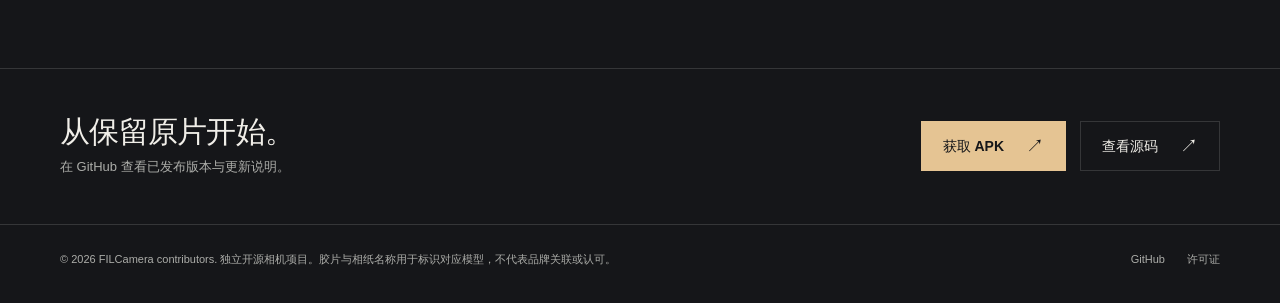
==== commit 3e2204db: "Add Traditional Chinese and Japanese website support" ====
--- a/zh/index.html
+++ b/zh/index.html
@@ -4,13 +4,14 @@
 <meta charset="utf-8"><meta name="viewport" content="width=device-width, initial-scale=1">
 <title>FILCamera — 开源 Android RAW 胶片相机</title><meta name="description" content="原生 Android RAW 相机，使用手机端 Vulkan 胶片处理管线。保留 DNG 原片，实时预览胶片配方，随时回到暗房重新显影。">
 <meta name="theme-color" content="#151619"><link rel="icon" href="../assets/icon.svg" type="image/svg+xml">
-<link rel="canonical" href="https://c52e.github.io/filcamera/zh/"><link rel="alternate" hreflang="en" href="https://c52e.github.io/filcamera/"><link rel="alternate" hreflang="zh-CN" href="https://c52e.github.io/filcamera/zh/"><link rel="alternate" hreflang="x-default" href="https://c52e.github.io/filcamera/">
+<link rel="canonical" href="https://c52e.github.io/filcamera/zh/">
+<link rel="alternate" hreflang="en" href="https://c52e.github.io/filcamera/"><link rel="alternate" hreflang="zh-CN" href="https://c52e.github.io/filcamera/zh/"><link rel="alternate" hreflang="zh-Hant" href="https://c52e.github.io/filcamera/zh-hant/"><link rel="alternate" hreflang="ja" href="https://c52e.github.io/filcamera/ja/"><link rel="alternate" hreflang="x-default" href="https://c52e.github.io/filcamera/">
 <meta property="og:type" content="website"><meta property="og:title" content="FILCamera — 开源 Android RAW 胶片相机"><meta property="og:description" content="原生 Android RAW 相机，使用手机端 Vulkan 胶片处理管线。保留 DNG 原片，实时预览胶片配方，随时回到暗房重新显影。"><meta property="og:url" content="https://c52e.github.io/filcamera/zh/">
 <link rel="stylesheet" href="../assets/style.css"><script src="../assets/site.js" defer></script>
 </head>
 <body>
 <a class="skip" href="#main">跳转到正文</a>
-<header class="header"><div class="container header-inner"><a class="brand" href="../" aria-label="FILCamera"><img src="../assets/icon.svg" width="38" height="38" alt=""><span>FIL<span class="brand-mark">Camera</span></span></a><nav class="nav" aria-label="页面导航"><a href="#capabilities">核心能力</a><a href="#pipeline">处理流程</a><a href="#compatibility">设备支持</a><a href="#open-source">开源项目</a></nav><nav class="languages" aria-label="语言"><a href="../?lang=en" data-language="en" lang="en">EN</a><a href="./?lang=zh" data-language="zh" lang="zh-CN" aria-current="page">中文</a></nav></div></header>
+<header class="header"><div class="container header-inner"><a class="brand" href="../" aria-label="FILCamera"><img src="../assets/icon.svg" width="38" height="38" alt=""><span>FIL<span class="brand-mark">Camera</span></span></a><nav class="nav" aria-label="页面导航"><a href="#capabilities">核心能力</a><a href="#pipeline">处理流程</a><a href="#compatibility">设备支持</a><a href="#open-source">开源项目</a></nav><nav class="languages" aria-label="语言"><a href="../?lang=en" data-language="en" lang="en">EN</a><a href="../zh/?lang=zh" data-language="zh" lang="zh-CN" aria-current="page">简体</a><a href="../zh-hant/?lang=zh-hant" data-language="zh-hant" lang="zh-Hant">繁體</a><a href="../ja/?lang=ja" data-language="ja" lang="ja">日本語</a></nav></div></header>
 <main id="main">
 <section class="hero container" aria-labelledby="hero-title"><div class="hero-grid"><div class="hero-copy"><div class="eyebrow">开源 ANDROID 相机</div><h1 id="hero-title">记录光线。<br><span>显影胶片。</span></h1><p>围绕原片构建的原生相机。拍摄 RAW，用光谱胶片与相纸模型完成渲染；保留数字底片，随时重新显影。</p><div class="actions"><a class="button primary" href="https://github.com/c52e/filcamera/releases">获取 APK<span class="arrow" aria-hidden="true">↗</span></a><a class="button secondary" href="https://github.com/c52e/filcamera">查看源码<span class="arrow" aria-hidden="true">↗</span></a></div><span class="hero-note">ANDROID 10+ · ARM64 · 离线处理</span></div>
 <div class="schematic"><div class="schematic-top"><span>处理管线 / 概览</span><span>36 MM / FILM</span></div>
--- a/assets/style.css
+++ b/assets/style.css
@@ -1,8 +1,10 @@
 @charset "UTF-8";
 :root{color-scheme:dark;--bg:#151619;--panel:#1b1d20;--text:#f0eee8;--muted:#acada9;--gold:#e5c493;--line:#353638;--max:1160px;font-family:Inter,"Segoe UI",Arial,"PingFang SC","Microsoft YaHei",sans-serif;font-synthesis:none}
-*{box-sizing:border-box}html{scroll-behavior:smooth;scroll-padding-top:100px}body{margin:0;background:var(--bg);color:var(--text);font-size:16px;line-height:1.65}a{color:inherit;text-decoration:none}button,a{-webkit-tap-highlight-color:transparent}a:focus-visible,summary:focus-visible{outline:2px solid var(--gold);outline-offset:6px}::selection{background:var(--gold);color:var(--bg)}svg{display:block}img{max-width:100%}h1,h2,h3,p{margin:0}h1,h2,h3{font-weight:500;line-height:1.12;letter-spacing:-.04em}p{color:var(--muted)}.container{width:min(var(--max),calc(100% - 80px));margin-inline:auto}.skip{position:fixed;top:8px;left:8px;z-index:10;background:var(--gold);color:var(--bg);padding:10px 16px;transform:translateY(-150%)}.skip:focus{transform:none}.header{border-bottom:1px solid var(--line)}.header-inner{display:flex;align-items:center;gap:32px;min-height:94px}.brand{display:flex;align-items:center;gap:10px;font-size:21px;font-weight:650;letter-spacing:-.6px;white-space:nowrap}.brand img{width:38px;height:38px}.brand-mark{color:var(--gold)}.nav{display:flex;gap:28px;margin-left:auto;font-size:13px;color:var(--muted)}.nav a:hover,.footer a:hover{color:var(--gold)}.languages{display:flex;border-left:1px solid var(--line);padding-left:24px;gap:15px;font-size:13px}.languages a{display:inline-flex;align-items:center;min-height:44px}.languages [aria-current]{color:var(--gold)}.eyebrow{font-family:"SFMono-Regular",Consolas,monospace;font-size:11px;letter-spacing:.15em;text-transform:uppercase;color:var(--gold);display:flex;align-items:center;gap:10px}.eyebrow:before{content:"";height:6px;width:6px;background:var(--gold)}.hero{padding:83px 0 69px}.hero-grid{display:grid;grid-template-columns:1.12fr 1fr;align-items:center;gap:60px}.hero h1{font-size:clamp(58px,6.4vw,90px);margin:28px 0;line-height:1.02;letter-spacing:-.065em}.hero h1 span{color:var(--gold)}.hero-copy>p{max-width:480px;font-size:17px;line-height:1.8}.actions{display:flex;gap:14px;flex-wrap:wrap;margin-top:32px}.button{display:inline-flex;align-items:center;justify-content:center;gap:22px;min-height:50px;padding:11px 21px;font-size:14px;border:1px solid var(--line);font-weight:550;transition:background .16s,border-color .16s}.button.primary{background:var(--gold);color:#151619;border-color:var(--gold)}.button.primary:hover{background:#f2d6ad}.button.secondary:hover{border-color:var(--gold)}.arrow{font-size:18px;font-weight:400;line-height:1}.hero-note{display:block;margin-top:22px;font-size:11px;letter-spacing:.025em;color:var(--muted)}.schematic{border:1px solid #45413a;position:relative;background:radial-gradient(ellipse at 50% 45%,#282621 0%,#1a1b1d 68%);padding:23px 24px 20px;overflow:hidden}.schematic:before,.schematic:after{content:"";position:absolute;width:12px;height:12px;pointer-events:none}.schematic:before{top:-1px;left:-1px;border-top:2px solid var(--gold);border-left:2px solid var(--gold)}.schematic:after{bottom:-1px;right:-1px;border-bottom:2px solid var(--gold);border-right:2px solid var(--gold)}.schematic-top{display:flex;justify-content:space-between;gap:8px;font:10px Consolas,monospace;letter-spacing:.1em;color:var(--muted)}.schematic-top span:last-child{color:var(--gold)}.film-drawing{width:100%;height:auto;margin:16px 0 6px}.schematic-bottom{border-top:1px solid var(--line);padding-top:14px;display:flex;justify-content:space-between;font:10px Consolas,monospace;letter-spacing:.07em;color:var(--muted)}.hero-meta{margin-top:62px;border-top:1px solid var(--line);display:grid;grid-template-columns:repeat(4,1fr);padding-top:22px;gap:24px}.hero-meta div{display:flex;align-items:baseline;gap:12px}.hero-meta strong{font-size:13px;font-weight:550;color:var(--gold)}.hero-meta span{font-size:11px;color:var(--muted)}.section{padding:80px 0;border-top:1px solid var(--line)}.section-heading{display:flex;justify-content:space-between;align-items:flex-end;gap:48px;margin-bottom:45px}.section-heading h2,.pipeline-intro h2{font-size:44px;margin-top:17px}.section-heading>p{font-size:14px;max-width:345px}.features{display:grid;grid-template-columns:repeat(3,1fr);column-gap:40px;row-gap:40px}.feature{border-top:1px solid var(--line);padding-top:19px}.feature-top{display:flex;justify-content:space-between;align-items:center;margin-bottom:22px}.feature-number{font:11px Consolas,monospace;color:var(--muted)}.glyph{height:25px;width:25px;color:var(--gold)}.feature h3{font-size:20px;letter-spacing:-.025em;margin-bottom:12px}.feature p{font-size:14px;line-height:1.85}.pipeline-grid{display:grid;grid-template-columns:.85fr 1.15fr;gap:100px}.pipeline-intro h2{line-height:1.15;margin-bottom:24px}.pipeline-intro>p{font-size:15px;line-height:1.85}.inline-link{color:var(--gold);border-bottom:1px solid #6c604d;padding-bottom:3px}.pipeline-tag{display:inline-flex;font:10px Consolas,monospace;letter-spacing:.08em;border:1px solid #514a3d;padding:7px 10px;color:var(--gold);margin-top:26px}.flow{list-style:none;padding:0;margin:0}.flow li{display:grid;grid-template-columns:36px 1fr;gap:19px;position:relative;padding:0 0 25px}.flow li:not(:last-child):before{content:"";position:absolute;left:17px;top:34px;bottom:0;border-left:1px solid #655842}.flow li:last-child{padding-bottom:0}.flow-index{border:1px solid #655842;color:var(--gold);display:grid;place-items:center;width:35px;height:35px;font:11px Consolas,monospace;background:var(--bg);position:relative}.flow h3{font-size:16px;letter-spacing:-.01em;line-height:1.4;padding-top:5px}.flow p{font-size:13px;margin-top:6px;line-height:1.75}.preview-note{margin-top:38px;border-left:2px solid var(--gold);background:var(--panel);padding:22px 24px}.preview-note h3{font-size:14px;letter-spacing:0;margin-bottom:9px}.preview-path{font:12px Consolas,monospace;color:var(--gold);margin-bottom:8px}.preview-note p{font-size:13px}.requirements{display:grid;grid-template-columns:repeat(4,1fr);border:1px solid var(--line)}.requirement{padding:24px}.requirement:not(:last-child){border-right:1px solid var(--line)}.requirement strong{display:block;font-size:26px;font-weight:450;letter-spacing:-.04em}.requirement span{font-size:12px;color:var(--muted)}.details{margin-top:30px;display:grid;grid-template-columns:1fr 1fr;gap:34px}.detail{padding-top:18px;border-top:1px solid var(--line)}.detail h3{font-size:15px;letter-spacing:0;margin-bottom:10px}.detail p{font-size:13px;line-height:1.85}.open-grid{display:grid;grid-template-columns:1fr 1fr;gap:70px}.open-grid h2{font-size:44px;margin:18px 0 24px}.open-grid p{font-size:14px;line-height:1.9}.open-grid p+p{margin-top:18px}.open-links{display:grid;grid-template-columns:1fr 1fr;gap:0 26px;align-content:start}.resource-link{display:flex;gap:12px;justify-content:space-between;align-items:center;min-height:64px;border-bottom:1px solid var(--line);font-size:14px}.resource-link:hover{color:var(--gold);border-color:var(--gold)}.license-line{margin-top:32px;font-size:12px!important;color:var(--muted)}.get-started{padding:46px 0;display:flex;justify-content:space-between;align-items:center;gap:28px}.get-started h2{font-size:30px;letter-spacing:-.035em;margin-bottom:8px}.get-started p{font-size:13px}.get-started .actions{margin:0;flex-shrink:0}.footer{border-top:1px solid var(--line);padding:25px 0 35px;font-size:11px;color:var(--muted)}.footer-inner{display:flex;justify-content:space-between;gap:24px}.footer-inner>span{max-width:580px}.footer-links{display:flex;gap:22px;flex-shrink:0}html[lang=zh-CN] h1{font-size:clamp(48px,5.8vw,78px);line-height:1.15;letter-spacing:-.035em}html[lang=zh-CN] h2{letter-spacing:-.025em}html[lang=zh-CN] .hero-copy>p{font-size:16px}.sr-only{position:absolute;width:1px;height:1px;padding:0;margin:-1px;overflow:hidden;clip:rect(0,0,0,0);white-space:nowrap;border:0}
+*{box-sizing:border-box}html{scroll-behavior:smooth;scroll-padding-top:100px}body{margin:0;background:var(--bg);color:var(--text);font-size:16px;line-height:1.65}a{color:inherit;text-decoration:none}button,a{-webkit-tap-highlight-color:transparent}a:focus-visible,summary:focus-visible{outline:2px solid var(--gold);outline-offset:6px}::selection{background:var(--gold);color:var(--bg)}svg{display:block}img{max-width:100%}h1,h2,h3,p{margin:0}h1,h2,h3{font-weight:500;line-height:1.12;letter-spacing:-.04em}p{color:var(--muted)}.container{width:min(var(--max),calc(100% - 80px));margin-inline:auto}.skip{position:fixed;top:8px;left:8px;z-index:10;background:var(--gold);color:var(--bg);padding:10px 16px;transform:translateY(-150%)}.skip:focus{transform:none}.header{border-bottom:1px solid var(--line)}.header-inner{display:flex;align-items:center;gap:32px;min-height:94px}.brand{display:flex;align-items:center;gap:10px;font-size:21px;font-weight:650;letter-spacing:-.6px;white-space:nowrap}.brand img{width:38px;height:38px}.brand-mark{color:var(--gold)}.nav{display:flex;gap:28px;margin-left:auto;font-size:13px;color:var(--muted)}.nav a:hover,.footer a:hover{color:var(--gold)}.languages{display:flex;flex-wrap:wrap;border-left:1px solid var(--line);padding-left:24px;gap:15px;font-size:13px}.languages a{display:inline-flex;align-items:center;min-height:44px}.languages [aria-current]{color:var(--gold)}.eyebrow{font-family:"SFMono-Regular",Consolas,monospace;font-size:11px;letter-spacing:.15em;text-transform:uppercase;color:var(--gold);display:flex;align-items:center;gap:10px}.eyebrow:before{content:"";height:6px;width:6px;background:var(--gold)}.hero{padding:83px 0 69px}.hero-grid{display:grid;grid-template-columns:1.12fr 1fr;align-items:center;gap:60px}.hero h1{font-size:clamp(58px,6.4vw,90px);margin:28px 0;line-height:1.02;letter-spacing:-.065em}.hero h1 span{color:var(--gold)}.hero-copy>p{max-width:480px;font-size:17px;line-height:1.8}.actions{display:flex;gap:14px;flex-wrap:wrap;margin-top:32px}.button{display:inline-flex;align-items:center;justify-content:center;gap:22px;min-height:50px;padding:11px 21px;font-size:14px;border:1px solid var(--line);font-weight:550;transition:background .16s,border-color .16s}.button.primary{background:var(--gold);color:#151619;border-color:var(--gold)}.button.primary:hover{background:#f2d6ad}.button.secondary:hover{border-color:var(--gold)}.arrow{font-size:18px;font-weight:400;line-height:1}.hero-note{display:block;margin-top:22px;font-size:11px;letter-spacing:.025em;color:var(--muted)}.schematic{border:1px solid #45413a;position:relative;background:radial-gradient(ellipse at 50% 45%,#282621 0%,#1a1b1d 68%);padding:23px 24px 20px;overflow:hidden}.schematic:before,.schematic:after{content:"";position:absolute;width:12px;height:12px;pointer-events:none}.schematic:before{top:-1px;left:-1px;border-top:2px solid var(--gold);border-left:2px solid var(--gold)}.schematic:after{bottom:-1px;right:-1px;border-bottom:2px solid var(--gold);border-right:2px solid var(--gold)}.schematic-top{display:flex;justify-content:space-between;gap:8px;font:10px Consolas,monospace;letter-spacing:.1em;color:var(--muted)}.schematic-top span:last-child{color:var(--gold)}.film-drawing{width:100%;height:auto;margin:16px 0 6px}.schematic-bottom{border-top:1px solid var(--line);padding-top:14px;display:flex;justify-content:space-between;font:10px Consolas,monospace;letter-spacing:.07em;color:var(--muted)}.hero-meta{margin-top:62px;border-top:1px solid var(--line);display:grid;grid-template-columns:repeat(4,1fr);padding-top:22px;gap:24px}.hero-meta div{display:flex;align-items:baseline;gap:12px}.hero-meta strong{font-size:13px;font-weight:550;color:var(--gold)}.hero-meta span{font-size:11px;color:var(--muted)}.section{padding:80px 0;border-top:1px solid var(--line)}.section-heading{display:flex;justify-content:space-between;align-items:flex-end;gap:48px;margin-bottom:45px}.section-heading h2,.pipeline-intro h2{font-size:44px;margin-top:17px}.section-heading>p{font-size:14px;max-width:345px}.features{display:grid;grid-template-columns:repeat(3,1fr);column-gap:40px;row-gap:40px}.feature{border-top:1px solid var(--line);padding-top:19px}.feature-top{display:flex;justify-content:space-between;align-items:center;margin-bottom:22px}.feature-number{font:11px Consolas,monospace;color:var(--muted)}.glyph{height:25px;width:25px;color:var(--gold)}.feature h3{font-size:20px;letter-spacing:-.025em;margin-bottom:12px}.feature p{font-size:14px;line-height:1.85}.pipeline-grid{display:grid;grid-template-columns:.85fr 1.15fr;gap:100px}.pipeline-intro h2{line-height:1.15;margin-bottom:24px}.pipeline-intro>p{font-size:15px;line-height:1.85}.inline-link{color:var(--gold);border-bottom:1px solid #6c604d;padding-bottom:3px}.pipeline-tag{display:inline-flex;font:10px Consolas,monospace;letter-spacing:.08em;border:1px solid #514a3d;padding:7px 10px;color:var(--gold);margin-top:26px}.flow{list-style:none;padding:0;margin:0}.flow li{display:grid;grid-template-columns:36px 1fr;gap:19px;position:relative;padding:0 0 25px}.flow li:not(:last-child):before{content:"";position:absolute;left:17px;top:34px;bottom:0;border-left:1px solid #655842}.flow li:last-child{padding-bottom:0}.flow-index{border:1px solid #655842;color:var(--gold);display:grid;place-items:center;width:35px;height:35px;font:11px Consolas,monospace;background:var(--bg);position:relative}.flow h3{font-size:16px;letter-spacing:-.01em;line-height:1.4;padding-top:5px}.flow p{font-size:13px;margin-top:6px;line-height:1.75}.preview-note{margin-top:38px;border-left:2px solid var(--gold);background:var(--panel);padding:22px 24px}.preview-note h3{font-size:14px;letter-spacing:0;margin-bottom:9px}.preview-path{font:12px Consolas,monospace;color:var(--gold);margin-bottom:8px}.preview-note p{font-size:13px}.requirements{display:grid;grid-template-columns:repeat(4,1fr);border:1px solid var(--line)}.requirement{padding:24px}.requirement:not(:last-child){border-right:1px solid var(--line)}.requirement strong{display:block;font-size:26px;font-weight:450;letter-spacing:-.04em}.requirement span{font-size:12px;color:var(--muted)}.details{margin-top:30px;display:grid;grid-template-columns:1fr 1fr;gap:34px}.detail{padding-top:18px;border-top:1px solid var(--line)}.detail h3{font-size:15px;letter-spacing:0;margin-bottom:10px}.detail p{font-size:13px;line-height:1.85}.open-grid{display:grid;grid-template-columns:1fr 1fr;gap:70px}.open-grid h2{font-size:44px;margin:18px 0 24px}.open-grid p{font-size:14px;line-height:1.9}.open-grid p+p{margin-top:18px}.open-links{display:grid;grid-template-columns:1fr 1fr;gap:0 26px;align-content:start}.resource-link{display:flex;gap:12px;justify-content:space-between;align-items:center;min-height:64px;border-bottom:1px solid var(--line);font-size:14px}.resource-link:hover{color:var(--gold);border-color:var(--gold)}.license-line{margin-top:32px;font-size:12px!important;color:var(--muted)}.get-started{padding:46px 0;display:flex;justify-content:space-between;align-items:center;gap:28px}.get-started h2{font-size:30px;letter-spacing:-.035em;margin-bottom:8px}.get-started p{font-size:13px}.get-started .actions{margin:0;flex-shrink:0}.footer{border-top:1px solid var(--line);padding:25px 0 35px;font-size:11px;color:var(--muted)}.footer-inner{display:flex;justify-content:space-between;gap:24px}.footer-inner>span{max-width:580px}.footer-links{display:flex;gap:22px;flex-shrink:0}html:lang(zh) h1{font-size:clamp(48px,5.8vw,78px);line-height:1.15;letter-spacing:-.035em}html:lang(zh) h2{letter-spacing:-.025em}html:lang(zh) .hero-copy>p{font-size:16px}.sr-only{position:absolute;width:1px;height:1px;padding:0;margin:-1px;overflow:hidden;clip:rect(0,0,0,0);white-space:nowrap;border:0}
 @media(min-width:1600px){.hero{padding-top:100px;padding-bottom:80px}}
 @media(max-width:1050px){.container{width:calc(100% - 48px)}.nav{gap:18px}.hero-grid{gap:35px}.hero h1{font-size:66px}.pipeline-grid{gap:50px}.hero-meta div{display:block}.hero-meta span{display:block;margin-top:5px}.features{column-gap:28px}.open-grid{gap:40px}.languages{padding-left:16px}.header-inner{gap:20px}}
-@media(max-width:760px){html{scroll-padding-top:25px}.container{width:calc(100% - 40px)}.header-inner{min-height:78px;flex-wrap:wrap;gap:0;padding-block:14px}.brand{font-size:20px}.brand img{width:34px;height:34px}.languages{margin-left:auto;border:0;padding:0}.nav{order:3;width:100%;justify-content:space-between;margin:9px 0 0;gap:12px;font-size:11px}.hero{padding:46px 0 40px}.hero-grid{grid-template-columns:1fr;gap:38px}.hero h1{font-size:clamp(50px,10vw,72px);margin-block:22px;line-height:1.04}.hero-copy>p{font-size:15px;max-width:550px}.actions{margin-top:26px;gap:12px}.hero-note{font-size:10px}.schematic{max-width:510px;width:100%;justify-self:center;padding:20px}.film-drawing{max-height:300px}.hero-meta{margin-top:36px;grid-template-columns:repeat(2,1fr);gap:20px}.hero-meta strong{font-size:12px}.section{padding:48px 0}.section-heading{display:block;margin-bottom:28px}.section-heading h2,.pipeline-intro h2,.open-grid h2{font-size:34px}.section-heading>p{margin-top:18px;max-width:500px}.features{grid-template-columns:repeat(2,1fr);gap:28px 24px}.feature h3{font-size:18px}.feature p{font-size:13px}.feature-top{margin-bottom:16px}.pipeline-grid{grid-template-columns:1fr;gap:32px}.pipeline-intro h2{margin-bottom:18px}.pipeline-intro>p{font-size:14px}.pipeline-tag{margin-top:20px}.flow li{padding-bottom:23px}.requirements{grid-template-columns:1fr 1fr}.requirement{padding:20px}.requirement strong{font-size:24px}.requirement:nth-child(2){border-right:0}.requirement:nth-child(-n+2){border-bottom:1px solid var(--line)}.details{gap:24px;grid-template-columns:1fr}.open-grid{grid-template-columns:1fr;gap:24px}.open-grid h2{margin-bottom:18px}.get-started{display:block;padding:32px 0}.get-started h2{font-size:27px}.get-started .actions{margin-top:24px}.footer-inner{display:block}.footer-links{margin-top:18px}.eyebrow{font-size:10px}html[lang=zh-CN] h1{font-size:clamp(43px,9vw,66px)}}
+@media(max-width:760px){html{scroll-padding-top:25px}.container{width:calc(100% - 40px)}.header-inner{min-height:78px;flex-wrap:wrap;gap:0;padding-block:14px}.brand{font-size:20px}.brand img{width:34px;height:34px}.languages{margin-left:auto;border:0;padding:0}.nav{order:3;width:100%;justify-content:space-between;margin:9px 0 0;gap:12px;font-size:11px}.hero{padding:46px 0 40px}.hero-grid{grid-template-columns:1fr;gap:38px}.hero h1{font-size:clamp(50px,10vw,72px);margin-block:22px;line-height:1.04}.hero-copy>p{font-size:15px;max-width:550px}.actions{margin-top:26px;gap:12px}.hero-note{font-size:10px}.schematic{max-width:510px;width:100%;justify-self:center;padding:20px}.film-drawing{max-height:300px}.hero-meta{margin-top:36px;grid-template-columns:repeat(2,1fr);gap:20px}.hero-meta strong{font-size:12px}.section{padding:48px 0}.section-heading{display:block;margin-bottom:28px}.section-heading h2,.pipeline-intro h2,.open-grid h2{font-size:34px}.section-heading>p{margin-top:18px;max-width:500px}.features{grid-template-columns:repeat(2,1fr);gap:28px 24px}.feature h3{font-size:18px}.feature p{font-size:13px}.feature-top{margin-bottom:16px}.pipeline-grid{grid-template-columns:1fr;gap:32px}.pipeline-intro h2{margin-bottom:18px}.pipeline-intro>p{font-size:14px}.pipeline-tag{margin-top:20px}.flow li{padding-bottom:23px}.requirements{grid-template-columns:1fr 1fr}.requirement{padding:20px}.requirement strong{font-size:24px}.requirement:nth-child(2){border-right:0}.requirement:nth-child(-n+2){border-bottom:1px solid var(--line)}.details{gap:24px;grid-template-columns:1fr}.open-grid{grid-template-columns:1fr;gap:24px}.open-grid h2{margin-bottom:18px}.get-started{display:block;padding:32px 0}.get-started h2{font-size:27px}.get-started .actions{margin-top:24px}.footer-inner{display:block}.footer-links{margin-top:18px}.eyebrow{font-size:10px}html:lang(zh) h1{font-size:clamp(43px,9vw,66px)}}
 @media(max-width:360px){.container{width:calc(100% - 32px)}.features{grid-template-columns:1fr}.nav{font-size:10px;gap:6px}.button{padding:11px 16px;gap:16px}.hero h1{font-size:47px}.open-links{grid-template-columns:1fr}.schematic-top,.schematic-bottom{font-size:9px;letter-spacing:0}}
 @media(prefers-reduced-motion:reduce){html{scroll-behavior:auto}*{transition:none!important;animation:none!important}}
+
+html:lang(ja) h1{font-size:clamp(42px,5.2vw,72px);line-height:1.3;letter-spacing:-.025em}html:lang(ja) h2{line-height:1.4} @media(max-width:760px){.languages{gap:12px}.header-inner{column-gap:16px;row-gap:4px}html:lang(ja) h1{font-size:clamp(36px,8vw,58px)}}
